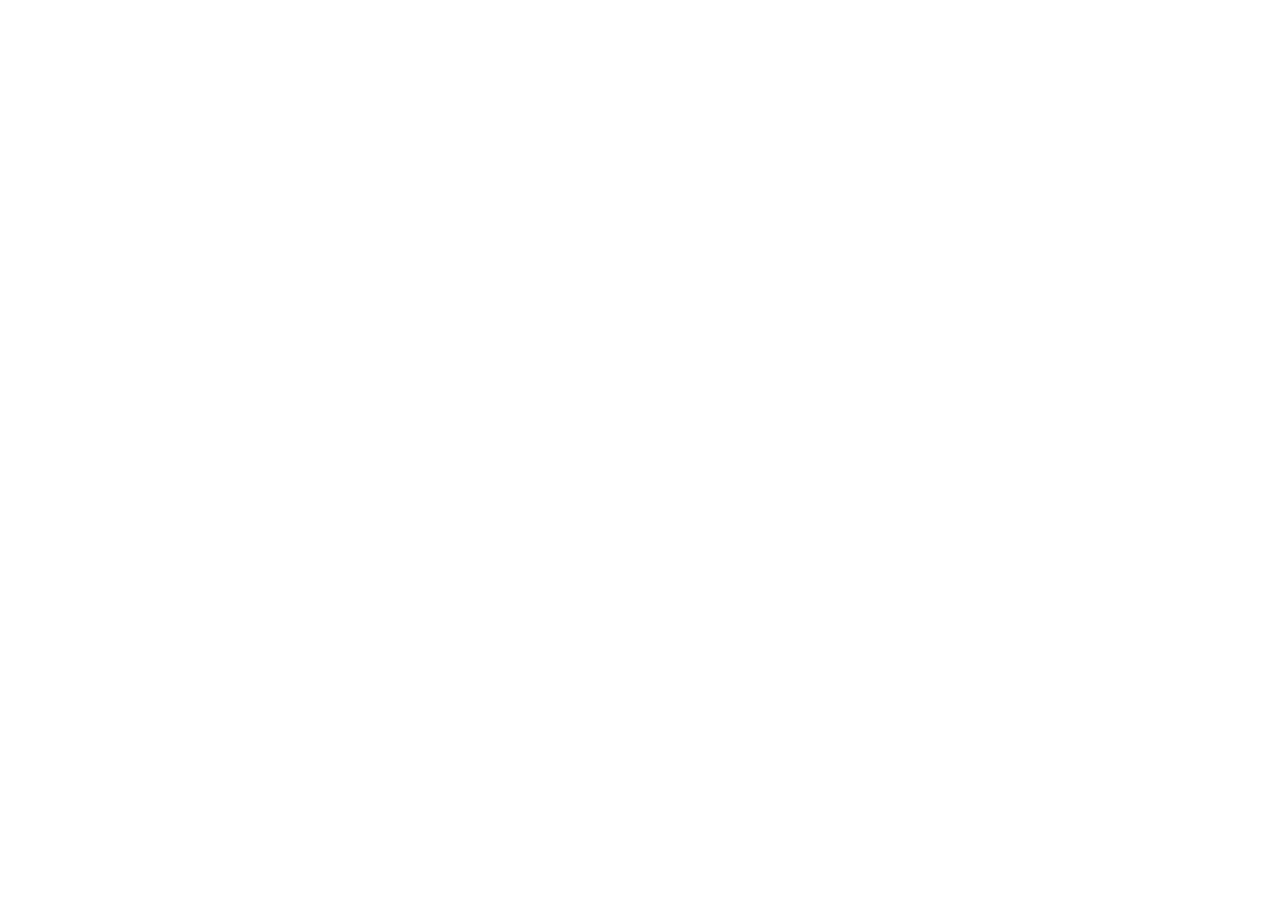
==== docs/index.html @ b9997353 "Point canonical and preview URLs to mc.siggidy.dev The old sieder2009.github.io/mc-website/ address " ====
<!doctype html>
<html lang="de">
<head>
<meta charset="UTF-8" />
<meta name="viewport" content="width=device-width, initial-scale=1" />
<title>affenmal — Minecraft-Portfolio</title>
<meta name="description" content="Minecraft-Portfolio von affenmal: meine Welt, mein Skin, meine Bauwerke und meine Modrinth-Projekte." />
<link rel="canonical" href="https://mc.siggidy.dev/" />

<meta property="og:type" content="website" />
<meta property="og:title" content="affenmal — Minecraft-Portfolio" />
<meta property="og:description" content="Minecraft-Portfolio von affenmal: meine Welt, mein Skin, meine Bauwerke und meine Modrinth-Projekte." />
<meta property="og:url" content="https://mc.siggidy.dev/" />
<meta property="og:image" content="https://mc.siggidy.dev/assets/screenshots/dorf-abenddaemmerung.webp" />
<meta property="og:locale" content="de_DE" />

<meta name="twitter:card" content="summary_large_image" />
<meta name="twitter:title" content="affenmal — Minecraft-Portfolio" />
<meta name="twitter:description" content="Minecraft-Portfolio von affenmal: meine Welt, mein Skin, meine Bauwerke und meine Modrinth-Projekte." />
<meta name="twitter:image" content="https://mc.siggidy.dev/assets/screenshots/dorf-abenddaemmerung.webp" />

<!-- 湯瑪斯 as a hanko seal; animated at runtime by LiveFavicon.jsx -->
<link rel="icon" href="./favicon-32.png" sizes="32x32" type="image/png" />
<link rel="icon" href="./favicon.svg" type="image/svg+xml" />
<link rel="apple-touch-icon" href="./apple-touch-icon.png" />

<link rel="preconnect" href="https://fonts.googleapis.com" />
<link rel="preconnect" href="https://fonts.gstatic.com" crossorigin />
<link href="https://fonts.googleapis.com/css2?family=Unbounded:wght@500;700;900&family=Noto+Serif+JP:wght@500;700&family=Inter:wght@400;500;600;700;800&display=swap" rel="stylesheet" />
  <script type="module" crossorigin src="./assets/index-ctfttlli.js"></script>
  <link rel="stylesheet" crossorigin href="./assets/index-D39JDQPJ.css">
</head>
<body>
<div id="root"></div>
</body>
</html>
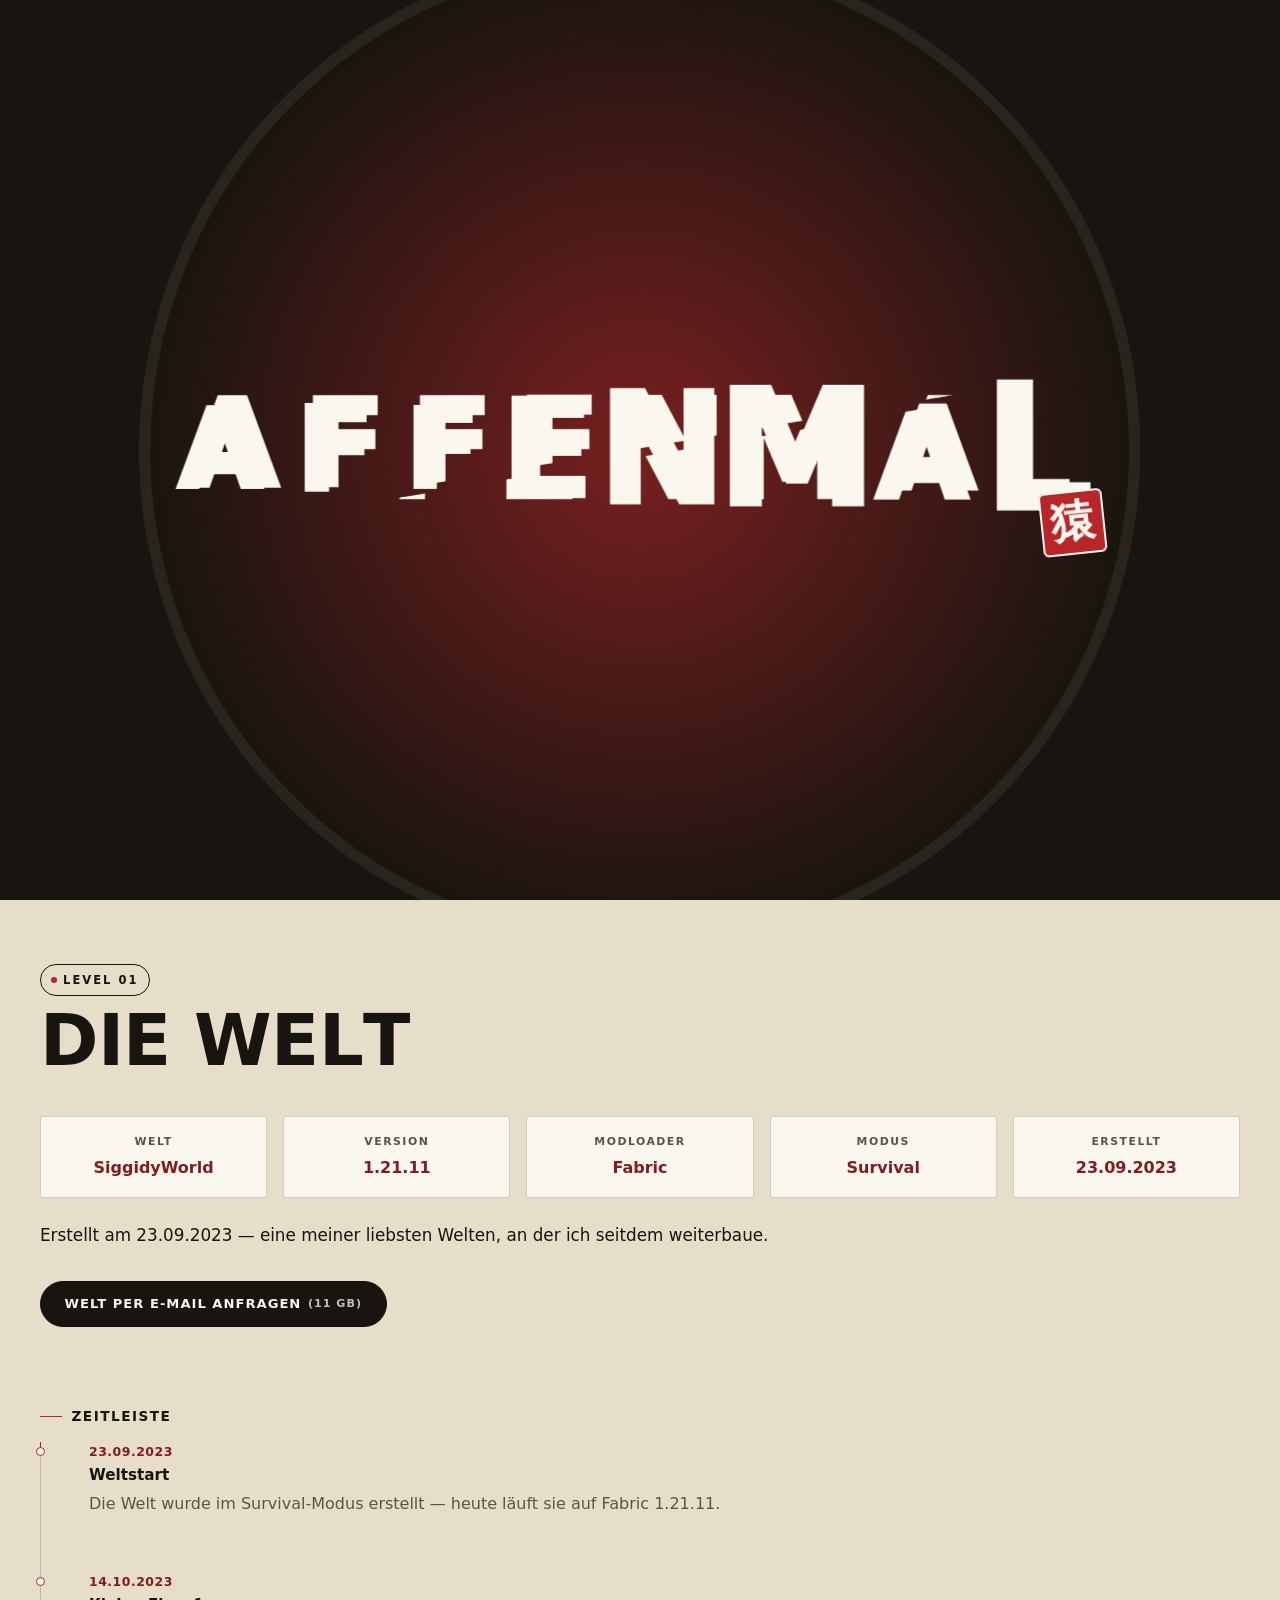
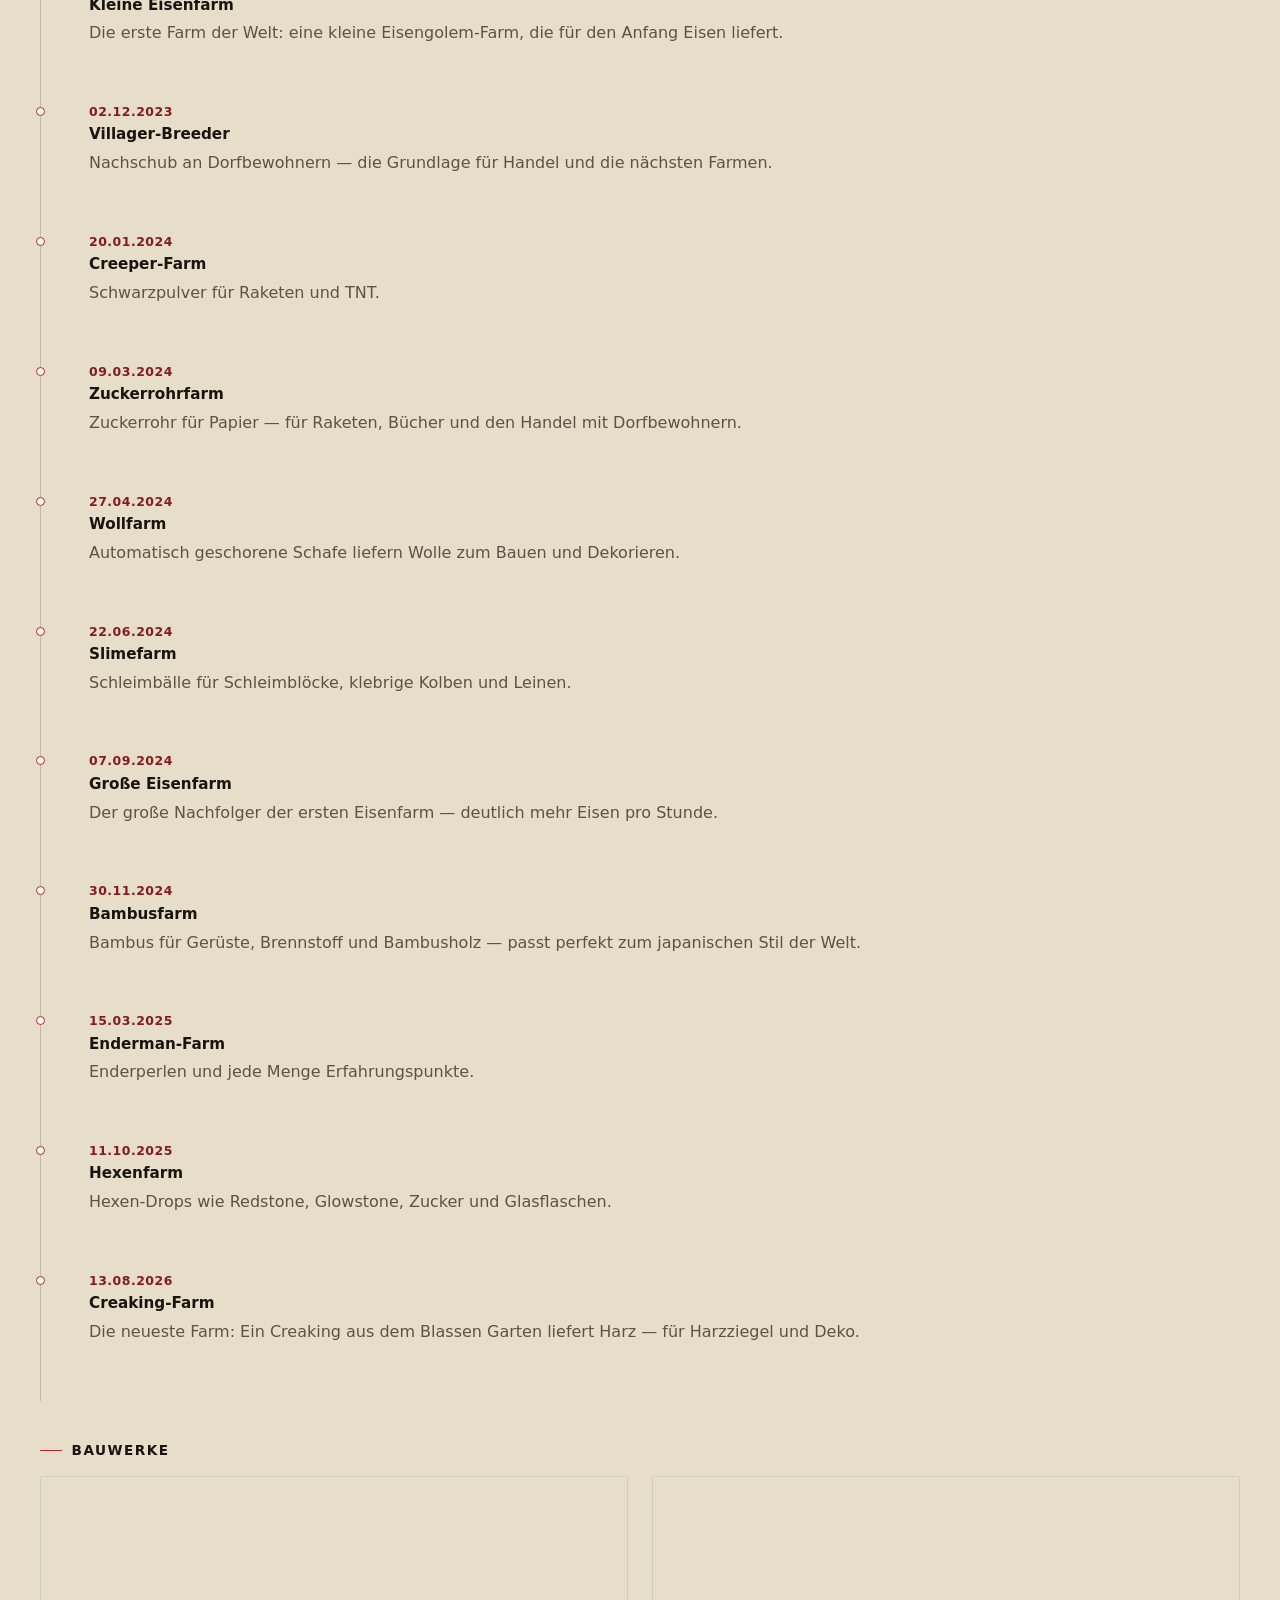
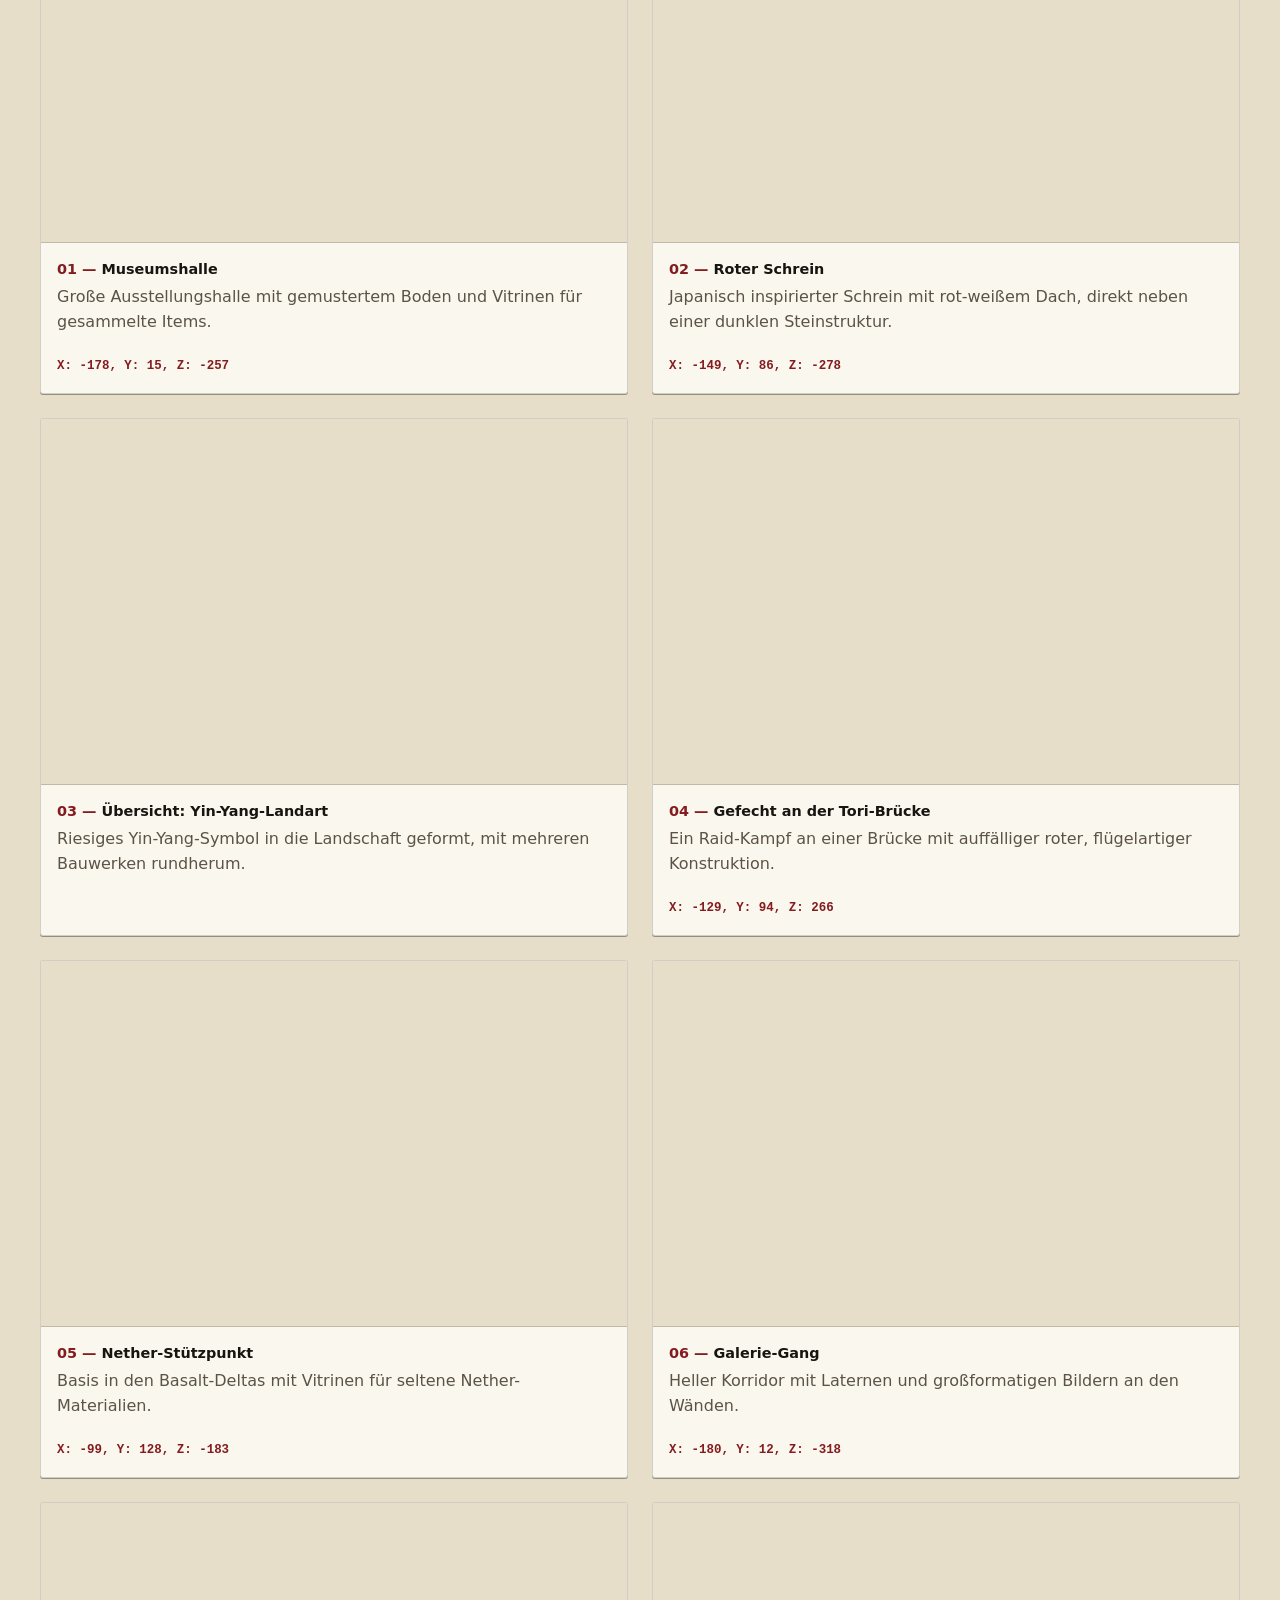
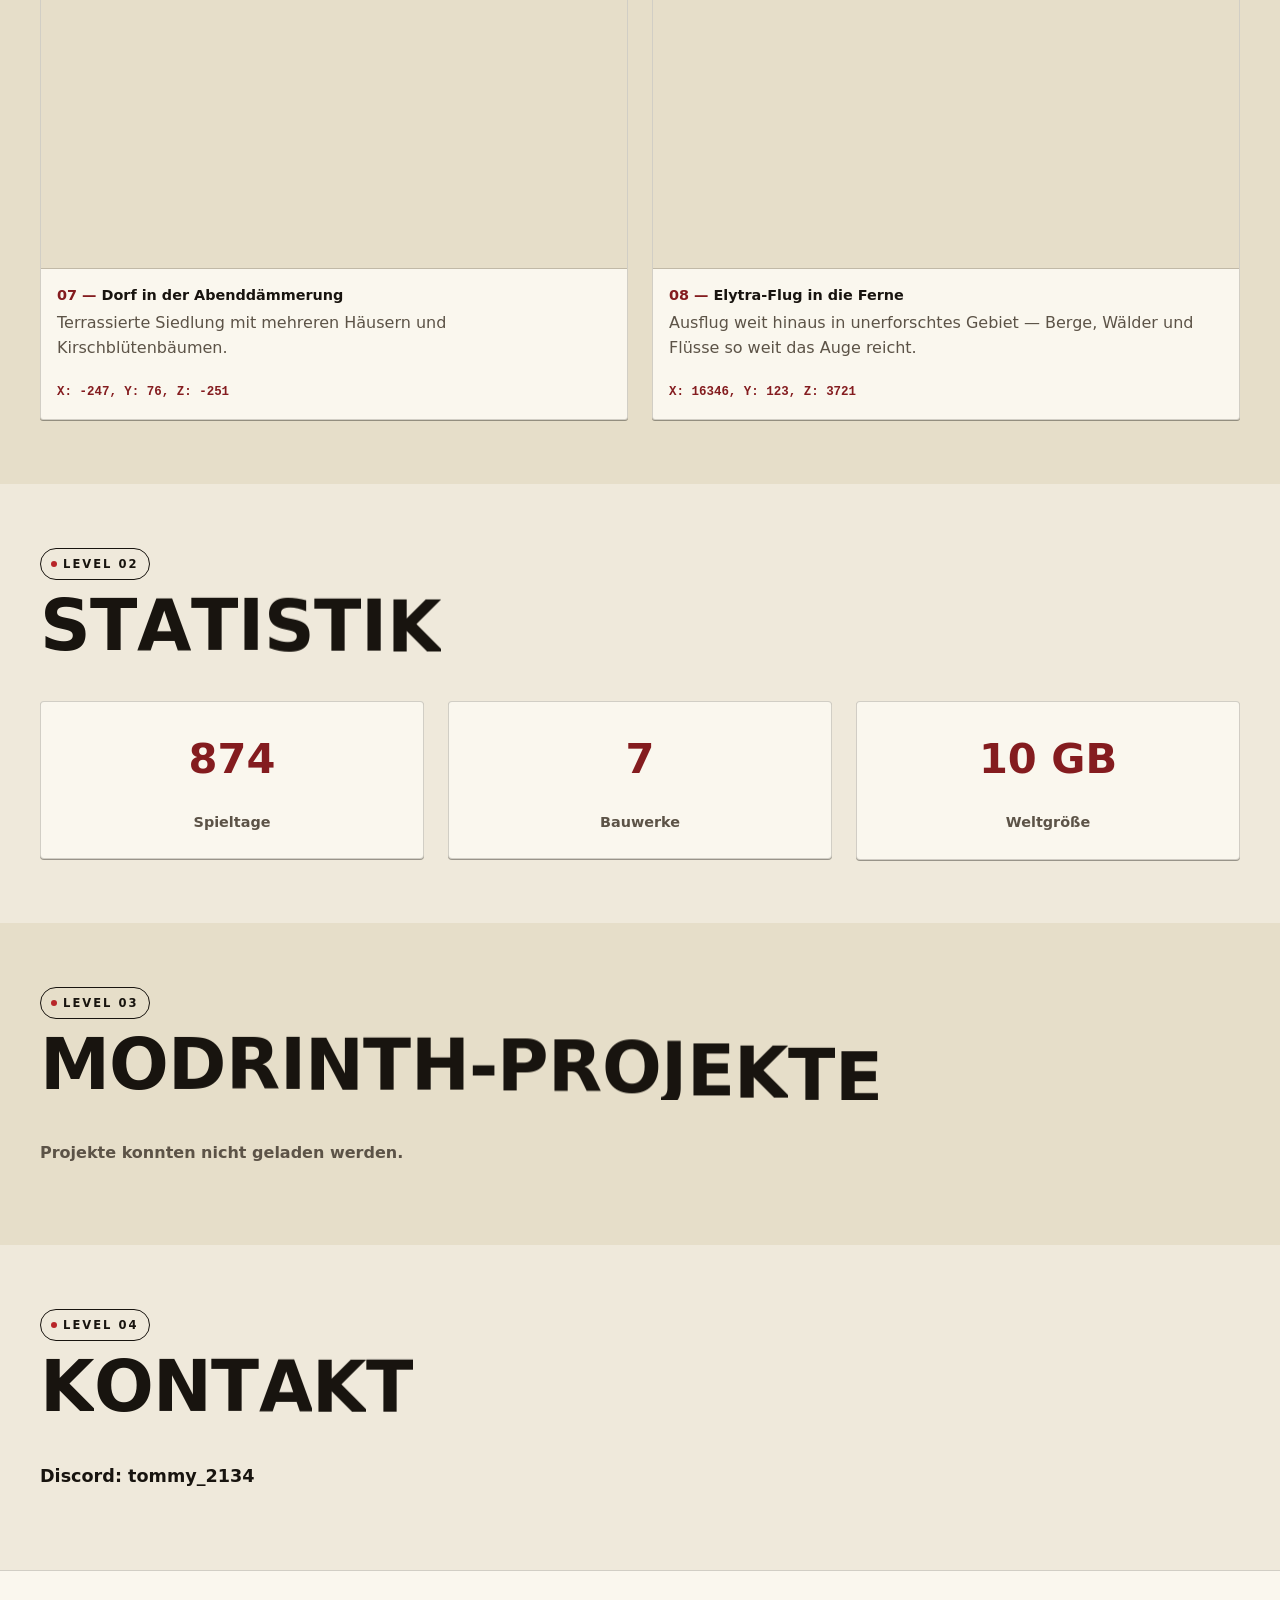
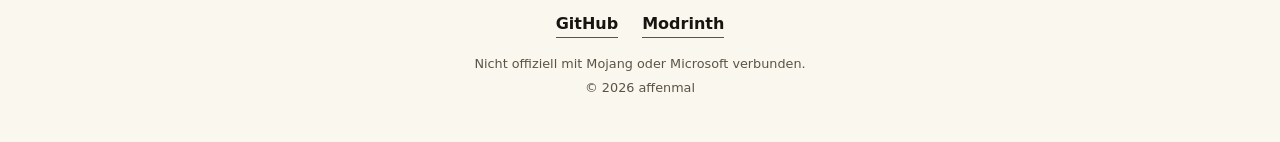
==== commit eff24b55: "Skin: Rüstung mit Besatz anlegen und Profil mit UUID und Capes - Rüstung am 3D-Skin: Material (Leder" ====
--- a/docs/index.html
+++ b/docs/index.html
@@ -27,8 +27,8 @@
 <link rel="preconnect" href="https://fonts.googleapis.com" />
 <link rel="preconnect" href="https://fonts.gstatic.com" crossorigin />
 <link href="https://fonts.googleapis.com/css2?family=Unbounded:wght@500;700;900&family=Noto+Serif+JP:wght@500;700&family=Inter:wght@400;500;600;700;800&display=swap" rel="stylesheet" />
-  <script type="module" crossorigin src="./assets/index-ctfttlli.js"></script>
-  <link rel="stylesheet" crossorigin href="./assets/index-D39JDQPJ.css">
+  <script type="module" crossorigin src="./assets/index-CjnrmmD4.js"></script>
+  <link rel="stylesheet" crossorigin href="./assets/index-CVuawU0A.css">
 </head>
 <body>
 <div id="root"></div>
--- a/docs/assets/index-CVuawU0A.css
+++ b/docs/assets/index-CVuawU0A.css
@@ -0,0 +1 @@
+:root{--c-bg:#efe9db;--c-bg-alt:#e6dec9;--c-panel:#faf7ee;--c-ink:#18140f;--c-ink-soft:#5c5347;--c-red:#b8262a;--c-red-dark:#841c1f;--c-grass:#58c445;--c-dirt:#a5672f;--c-diamond:#2f9bb8;--c-gold:#c99a2e;--line:1px solid var(--c-ink);--line-soft:1px solid #18140f2e;--shadow-sm:0 1px 0 #18140f66;--shadow-md:0 10px 24px -14px #18140f80;--shadow-lg:0 22px 44px -20px #18140f8c;--radius-sm:2px;--radius-md:3px;--radius-lg:4px;--border:var(--line);--font-display:"Unbounded", "Inter", system-ui, sans-serif;--font-accent:"Noto Serif JP", "Unbounded", serif;--font-heading:var(--font-display);--font-body:"Inter", system-ui, -apple-system, sans-serif;--space-1:.5rem;--space-2:1rem;--space-3:1.5rem;--space-4:2.5rem;--space-5:4rem;--transition-fast:.15s ease;--transition-med:.3s cubic-bezier(.34, 1.56, .64, 1);--max-width:1200px}*,:before,:after{box-sizing:border-box}html{scroll-behavior:smooth}html.no-scroll{height:100%;overflow:hidden}body{color:var(--c-ink);font-family:var(--font-body);-webkit-font-smoothing:antialiased;background-color:var(--c-bg);background-image:radial-gradient(#18140f12 .5px,#0000 .5px),linear-gradient(90deg,#18140f12 1px,#0000 1px),linear-gradient(90deg,#18140f12 1px,#0000 1px);background-position:0 0,33.333% 0,66.666% 0;background-repeat:repeat,no-repeat,no-repeat;background-size:3px 3px,1px 100%,1px 100%;background-attachment:fixed,fixed,fixed;margin:0;line-height:1.6}img,canvas,video{max-width:100%;display:block}a{color:var(--c-red-dark)}h1,h2,h3,h4{font-family:var(--font-heading);line-height:1.4}p{margin:0 0 var(--space-2);color:var(--c-ink-soft)}ul,ol{margin:0;padding:0;list-style:none}button{font-family:inherit}.sr-only{clip:rect(0, 0, 0, 0);white-space:nowrap;border:0;width:1px;height:1px;margin:-1px;padding:0;position:absolute;overflow:hidden}.skip-link{left:var(--space-2);background:var(--c-ink);color:var(--c-panel);border:var(--line);padding:var(--space-1) var(--space-2);border-radius:var(--radius-sm);z-index:1000;transition:top var(--transition-fast);font-weight:700;position:absolute;top:-100px}.skip-link:focus{top:var(--space-2)}:focus-visible{outline:2px solid var(--c-red);outline-offset:3px}.pop-card,.card{background:var(--c-panel);border:var(--line-soft);border-radius:var(--radius-md);box-shadow:var(--shadow-md)}.crop-marks{position:relative}.crop-marks:before,.crop-marks:after{content:"";border-color:var(--c-ink);opacity:.55;pointer-events:none;width:10px;height:10px;position:absolute}.crop-marks:before{border-top:1.5px solid var(--c-ink);border-left:1.5px solid var(--c-ink);top:-1px;left:-1px}.crop-marks:after{border-top:1.5px solid var(--c-ink);border-right:1.5px solid var(--c-ink);top:-1px;right:-1px}.badge{font-family:var(--font-body);letter-spacing:2px;text-transform:uppercase;border:var(--line-soft);color:var(--c-ink-soft);background:0 0;border-radius:999px;align-items:center;gap:.5em;padding:.5em .9em;font-size:.72rem;font-weight:700;display:inline-flex}.badge:before{content:"";background:var(--c-red);border-radius:50%;flex-shrink:0;width:6px;height:6px}.badge--pop{border-color:var(--c-ink);color:var(--c-ink)}.section{padding:var(--space-5) var(--space-2);position:relative}.section:nth-of-type(2n){background:var(--c-bg-alt)}.section__inner{max-width:var(--max-width);margin:0 auto}.section-heading{margin-bottom:var(--space-4)}.section-heading__tag{margin-bottom:1em}.section-heading h2{font-family:var(--font-display);letter-spacing:-.01em;color:var(--c-ink);text-transform:uppercase;margin:0;font-size:clamp(2.2rem,6vw,4.4rem);font-weight:700;line-height:.98}.split-letter-mask{vertical-align:top;display:inline-block;overflow:hidden}.split-letter{will-change:transform;display:inline-block}h3{font-family:var(--font-body);letter-spacing:1.5px;text-transform:uppercase;color:var(--c-ink);margin:var(--space-4) 0 var(--space-2);align-items:center;gap:.7em;font-size:.85rem;font-weight:800;display:flex}h3:before{content:"";background:var(--c-red);flex-shrink:0;width:22px;height:1.5px;display:inline-block}.js .reveal{opacity:0;transition:opacity .5s,transform .5s cubic-bezier(.34,1.56,.64,1);transform:translateY(28px)scale(.98)}.js .reveal.is-visible{opacity:1;transform:none}@media (prefers-reduced-motion:reduce){html{scroll-behavior:auto}.js .reveal{opacity:1;transition:none;transform:none}*,:before,:after{scroll-behavior:auto!important;transition-duration:.01ms!important;animation-duration:.01ms!important;animation-iteration-count:1!important}}.hero{min-height:100vh;padding:clamp(1rem, 4vh, var(--space-4)) var(--space-2);text-align:center;justify-content:center;align-items:center;display:flex;position:relative;overflow:hidden}.hero__bg{z-index:0;position:absolute;inset:0}.hero__media{object-fit:cover;width:100%;height:100%;position:absolute;inset:0}.hero__decor{justify-content:center;align-items:center;display:flex;position:absolute;inset:0;overflow:hidden}.hero__kanji{font-family:var(--font-accent);color:var(--c-ink);opacity:.05;white-space:nowrap;-webkit-user-select:none;user-select:none;font-size:min(46vw,34rem);font-weight:700;line-height:1}.hero__corner{opacity:.4;width:26px;height:26px;position:absolute}.hero__corner--tl{top:var(--space-3);left:var(--space-3);border-top:1.5px solid var(--c-ink);border-left:1.5px solid var(--c-ink)}.hero__corner--br{bottom:var(--space-3);right:var(--space-3);border-bottom:1.5px solid var(--c-ink);border-right:1.5px solid var(--c-ink)}@media (width<=720px){.hero__kanji{font-size:60vw}}.hero__content{z-index:1;max-width:var(--max-width);width:100%;position:relative}.hero__eyebrow{margin:0 auto var(--space-3)}.hero__title{margin:0 0 var(--space-2)}.hero__title-text{font-family:var(--font-display);letter-spacing:-.01em;text-transform:uppercase;color:var(--c-ink);font-size:clamp(2.6rem,min(12vw,12.5vh),8rem);font-weight:700;line-height:.92;display:inline-block}.hero__letter-mask{vertical-align:top;display:inline-block;overflow:hidden}.hero__letter{will-change:transform;display:inline-block}.hero__title-dot{background:var(--c-red);vertical-align:.55em;border-radius:50%;width:.15em;height:.15em;margin-left:.15em;display:inline-block}.hero__slogan{color:var(--c-ink-soft);max-width:640px;margin:clamp(.5rem, 2vh, var(--space-3)) auto clamp(.4rem, 1vh, var(--space-2));font-size:clamp(1rem,2.2vw,1.25rem);font-weight:600}.hero__showcase{align-items:center;gap:var(--space-4);width:100%;margin:clamp(.25rem, 1.2vh, var(--space-3)) 0;grid-template-columns:1fr auto 1fr;display:grid}.hero__flank{max-width:240px}.hero__flank--left{text-align:left;justify-self:end}.hero__flank--right{text-align:right;justify-self:start}.hero__flank-label{font-family:var(--font-body);letter-spacing:1.5px;text-transform:uppercase;color:var(--c-red-dark);margin-bottom:.6em;font-size:.7rem;font-weight:800}.hero__flank-text{color:var(--c-ink-soft);margin:0;font-size:.9rem;font-weight:600;line-height:1.5}.accent-word{color:var(--c-red-dark);font-weight:800}@media (width<=860px){.hero__showcase{grid-template-columns:1fr;justify-items:center}.skin-panel--hero{order:1}.hero__flank--left{order:2}.hero__flank--right{order:3}.hero__flank{text-align:center;justify-self:center;max-width:420px}}.hero__actions{gap:var(--space-2);flex-wrap:wrap;justify-content:center;display:flex}.hero__cue{left:50%;bottom:var(--space-3);z-index:1;color:var(--c-ink-soft);letter-spacing:1.5px;text-transform:uppercase;flex-direction:column;align-items:center;gap:.4em;margin:0;font-size:.65rem;font-weight:700;display:flex;position:absolute;transform:translate(-50%)}.hero__cue-arrow{color:var(--c-ink-soft)}@media (width<=720px),(height<=780px){.hero__cue{display:none}}.btn{border:1.5px solid var(--c-ink);font-family:var(--font-body);text-transform:uppercase;letter-spacing:1px;cursor:pointer;transition:transform var(--transition-fast), background var(--transition-fast), color var(--transition-fast), border-color var(--transition-fast);border-radius:999px;justify-content:center;align-items:center;gap:.5em;padding:.9em 1.8em;font-size:.82rem;font-weight:700;text-decoration:none;display:inline-flex}.btn:hover{transform:translateY(-2px)}.btn:active{transform:translateY(0)}.btn--primary{background:var(--c-ink);color:var(--c-panel)}.btn--primary:hover{background:var(--c-red-dark);border-color:var(--c-red-dark)}.btn--secondary{color:var(--c-ink);background:0 0}.btn--secondary:hover{background:var(--c-ink);color:var(--c-panel)}.btn--small{color:var(--c-ink);background:0 0;border-width:1px;padding:.5em 1.2em;font-size:.72rem}.btn--small:hover{background:var(--c-ink);color:var(--c-panel)}.skin-panel{gap:var(--space-4);background:var(--c-panel);border:var(--line-soft);border-radius:var(--radius-lg);padding:var(--space-4);box-shadow:var(--shadow-lg);flex-wrap:wrap;justify-content:center;align-items:center;display:flex}.skin-panel--hero{padding:clamp(.4rem, 1.2vh, var(--space-3)) var(--space-3);background:var(--c-panel);flex-direction:column;gap:.35rem;margin:0}.skin-panel__viewer{justify-content:center;display:flex}#skinCanvas{aspect-ratio:340/460;filter:drop-shadow(0 14px 20px #18140f38);width:auto!important;height:clamp(180px,34vh,400px)!important}.skin-panel__side{text-align:center;max-width:320px}.skin-panel--hero .skin-panel__controls{justify-content:center;display:flex}.skin-status{color:var(--c-ink-soft);margin:0 0 .3em;font-size:.8rem;font-weight:600}.world-meta{gap:var(--space-2);margin:0 0 var(--space-3);grid-template-columns:repeat(auto-fit,minmax(140px,1fr));display:grid}.world-meta div{background:var(--c-panel);border:var(--line-soft);border-radius:var(--radius-md);padding:var(--space-2);text-align:center}.world-meta dt{text-transform:uppercase;letter-spacing:1.5px;color:var(--c-ink-soft);margin-bottom:.4em;font-size:.68rem;font-weight:700}.world-meta dd{font-weight:800;font-family:var(--font-display);color:var(--c-red-dark);margin:0}.world-description{color:var(--c-ink);font-size:1.05rem;font-weight:500}.world-download{margin:var(--space-2) 0 var(--space-4)}.world-download__size{opacity:.75;font-size:.85em;font-weight:600}.timeline-wrap{position:relative}.timeline__progress{background:var(--c-red);transform-origin:top;width:1px;height:100%;position:absolute;top:0;left:0;transform:scaleY(0)}.timeline{padding-left:var(--space-3);border-left:var(--line-soft);position:relative}.timeline li{padding:0 0 var(--space-4) var(--space-3);position:relative}.timeline li:before{content:"";left:calc(-1 * var(--space-3) - 5px);background:var(--c-panel);border:1.5px solid var(--c-red);border-radius:50%;width:9px;height:9px;position:absolute;top:5px}.timeline time{letter-spacing:.5px;color:var(--c-red-dark);margin-bottom:.2em;font-size:.78rem;font-weight:800;display:block}.timeline h4{color:var(--c-ink);font-size:.95rem;font-family:var(--font-body);margin:0 0 .3em;font-weight:800}.gallery{gap:var(--space-3);counter-reset:build;grid-template-columns:repeat(2,minmax(0,1fr));display:grid}@media (width<=640px){.gallery{grid-template-columns:minmax(0,1fr)}}.gallery__card{counter-increment:build;background:var(--c-panel);border:var(--line-soft);border-radius:var(--radius-md);text-align:left;box-shadow:var(--shadow-sm);transition:transform var(--transition-fast), box-shadow var(--transition-fast), border-color var(--transition-fast);flex-direction:column;display:flex;overflow:hidden}.gallery__card:not(.gallery__card--empty):hover{box-shadow:var(--shadow-lg);border-color:var(--c-ink);transform:translateY(-4px)}.gallery__media{aspect-ratio:16/10;background:var(--c-bg-alt);border:0;border-bottom:var(--line-soft);cursor:pointer;width:100%;padding:0;display:block;position:relative;overflow:hidden}.gallery__media img{object-fit:cover;width:100%;height:132%;transition:transform var(--transition-fast);position:absolute;inset:-16% 0}.gallery__card:not(.gallery__card--empty):hover .gallery__media img{transform:scale(1.06)}.gallery__card--empty .gallery__media{cursor:default;color:var(--c-ink-soft);border-bottom:1.5px dashed #18140f59;justify-content:center;align-items:center;font-size:.85rem;font-weight:700;display:flex}.gallery__card--empty{opacity:.6}.gallery__body{padding:var(--space-2);flex-direction:column;flex:1;display:flex}.gallery__body h4{font-size:.9rem;font-family:var(--font-body);color:var(--c-ink);margin:0 0 .3em;font-weight:800}.gallery__body h4:before{content:counter(build, decimal-leading-zero) " — ";color:var(--c-red-dark);font-weight:800}.gallery__coords{color:var(--c-red-dark);align-self:flex-start;margin-top:auto;padding-top:.5em;font-family:SFMono-Regular,Consolas,monospace;font-size:.78rem;font-weight:700}.stats-grid{gap:var(--space-3);grid-template-columns:repeat(auto-fit,minmax(180px,1fr));display:grid}.stat-card{background:var(--c-panel);border:var(--line-soft);border-radius:var(--radius-lg);padding:var(--space-3);text-align:center;box-shadow:var(--shadow-sm)}.stat-card__value{font-family:var(--font-display);color:var(--c-red-dark);margin-bottom:.4em;font-size:clamp(1.6rem,4vw,2.6rem);font-weight:700;display:block}.stat-card__label{color:var(--c-ink-soft);font-size:.9rem;font-weight:700}.modrinth-status{min-height:1.4em;font-weight:600}.modrinth-profile{margin:0 0 var(--space-2);background:var(--c-panel);border:var(--line-soft);color:var(--c-ink);transition:transform var(--transition-fast), border-color var(--transition-fast);border-radius:999px;align-items:center;gap:.75rem;padding:.35rem 1.1rem .35rem .35rem;text-decoration:none;display:inline-flex}.modrinth-profile:hover,.modrinth-profile:focus-visible{border-color:var(--c-ink);transform:translateY(-2px)}.modrinth-profile__avatar{border:1.5px solid var(--c-ink);background:var(--c-bg-alt);object-fit:cover;border-radius:50%;width:40px;height:40px}.modrinth-profile__name{font-family:var(--font-display);font-size:.95rem;font-weight:700}.modrinth-profile__link{letter-spacing:1px;text-transform:uppercase;color:var(--c-red-dark);font-size:.7rem;font-weight:800}.modrinth-grid{gap:var(--space-3);grid-template-columns:repeat(auto-fill,minmax(260px,1fr));display:grid}.modrinth-card{gap:var(--space-2);background:var(--c-panel);border:var(--line-soft);border-radius:var(--radius-md);padding:var(--space-2);color:var(--c-ink);transition:transform var(--transition-fast), box-shadow var(--transition-fast), border-color var(--transition-fast);text-decoration:none;display:flex}.modrinth-card:hover,.modrinth-card:focus-visible{box-shadow:var(--shadow-md);border-color:var(--c-ink);transform:translateY(-3px)}.modrinth-card__icon{border-radius:var(--radius-sm);border:1.5px solid var(--c-ink);background:var(--c-bg-alt);object-fit:cover;flex-shrink:0;width:56px;height:56px}.modrinth-card__body h3{color:var(--c-ink);font-family:var(--font-body);margin:0 0 .2em;font-size:1rem;font-weight:800}.modrinth-card__body h3:before{content:none}.modrinth-card__desc{color:var(--c-ink-soft);margin:0 0 .4em;font-size:.85rem}.modrinth-card__downloads{color:var(--c-red-dark);font-size:.78rem;font-weight:700}.server-box{align-items:center;gap:var(--space-2);background:var(--c-panel);border:var(--line-soft);border-radius:var(--radius-md);padding:var(--space-2) var(--space-3);box-shadow:var(--shadow-sm);display:inline-flex}.server-box code{color:var(--c-red-dark);font-size:1.1rem;font-weight:700}.contact-line{color:var(--c-ink);font-size:1.1rem;font-weight:600}.site-footer{border-top:var(--line-soft);background:var(--c-panel);padding:var(--space-4) var(--space-2)}.site-footer__inner{max-width:var(--max-width);text-align:center;margin:0 auto}.site-footer__links{gap:var(--space-3);margin-bottom:var(--space-2);justify-content:center;display:flex}.site-footer__links a{color:var(--c-ink);border-bottom:1.5px solid var(--c-ink-soft);font-weight:800;text-decoration:none}.site-footer__links a:hover,.site-footer__links a:focus-visible{border-bottom-color:var(--c-red);color:var(--c-red-dark)}.site-footer__disclaimer,.site-footer__copy{color:var(--c-ink-soft);margin:.3em 0;font-size:.8rem}.lightbox{z-index:1000;padding:var(--space-2);justify-content:center;align-items:center;display:flex;position:fixed;inset:0}.lightbox__backdrop{background:#18140fc7;position:absolute;inset:0}.lightbox__dialog{z-index:1;background:var(--c-panel);border:var(--line-soft);border-radius:var(--radius-md);max-width:min(90vw,900px);max-height:90vh;padding:var(--space-2);box-shadow:var(--shadow-lg);position:relative;overflow:auto}.lightbox__img{border-radius:var(--radius-sm);border:1.5px solid var(--c-ink);max-width:100%;max-height:70vh;margin:0 auto}.lightbox__caption{margin:var(--space-2) 0 0;text-align:center;color:var(--c-ink);font-weight:600}.lightbox__close{top:var(--space-1);right:var(--space-1);background:var(--c-ink);color:var(--c-panel);cursor:pointer;border:none;border-radius:50%;width:38px;height:38px;font-size:1.3rem;line-height:1;position:absolute}.lightbox__close:hover{background:var(--c-red-dark)}.section-dots{right:var(--space-2);z-index:90;flex-direction:column;align-items:center;gap:10px;display:flex;position:fixed;top:50%;transform:translateY(-50%)}.section-dots__dot{width:26px;height:26px;color:var(--c-ink-soft);font-family:var(--font-body);transition:background var(--transition-fast), border-color var(--transition-fast), color var(--transition-fast), transform var(--transition-fast);background:0 0;border:1.5px solid #18140f4d;border-radius:50%;justify-content:center;align-items:center;font-size:.6rem;font-weight:700;text-decoration:none;display:flex}.section-dots__dot:hover,.section-dots__dot:focus-visible{border-color:var(--c-ink);color:var(--c-ink);transform:scale(1.1)}.section-dots__dot.is-active{background:var(--c-red);border-color:var(--c-red);color:var(--c-panel)}@media (width<=900px){.section-dots{display:none}}html.lenis{scroll-behavior:auto!important}.scroll-progress{z-index:200;pointer-events:none;background:0 0;height:2px;position:fixed;top:0;left:0;right:0}.scroll-progress__bar{background:var(--c-red);transform-origin:0;width:100%;height:100%;transform:scaleX(0)}.cursor-glow{pointer-events:none;z-index:5;opacity:0;will-change:transform;background:radial-gradient(circle,#b8262a24 0%,#b8262a00 70%);border-radius:50%;width:420px;height:420px;position:fixed;top:0;left:0}@media (width<=720px){.cursor-glow{display:none}}.magnetic{will-change:transform;display:inline-flex}.intro-loader{z-index:3000;background:var(--c-ink);position:fixed;inset:0;overflow:hidden}.intro-loader__stage{will-change:transform;justify-content:center;align-items:center;display:flex;position:absolute;inset:0}.intro-loader:after{content:"";background:var(--c-panel);opacity:0;pointer-events:none;width:84px;height:2px;margin-left:-42px;position:absolute;bottom:12vh;left:50%}.intro-loader.is-holding:after{animation:1.4s ease-in-out infinite intro-hold}@keyframes intro-hold{0%,to{opacity:.15}50%{opacity:.85}}.intro-loader__shatter{position:absolute;inset:-5vmax}.intro-loader__shard{background:var(--c-red);position:absolute;inset:0}.intro-loader__kanji{font-family:var(--font-accent);color:var(--c-panel);opacity:0;pointer-events:none;font-size:46vmin;font-weight:700;line-height:1;position:absolute;top:50%;left:50%}.intro-loader__slash{background:var(--c-ink);width:240vmax;height:5px;box-shadow:0 0 0 2px var(--c-panel), 0 0 26px 6px #faf7ee8c;opacity:0;pointer-events:none;margin:-2.5px 0 0 -120vmax;position:absolute;top:50%;left:50%}.intro-loader__glow{background:radial-gradient(closest-side, color-mix(in srgb, var(--c-red) 60%, transparent), transparent);pointer-events:none;border-radius:50%;width:110vmin;height:110vmin;margin:-55vmin 0 0 -55vmin;position:absolute;top:50%;left:50%}.intro-loader__bar{opacity:0;pointer-events:none;width:100%;height:10px;position:absolute;top:50%;left:0}.intro-loader__bar--light{background:var(--c-panel)}.intro-loader__bar--dark{background:var(--c-ink)}.intro-loader__spark{background:linear-gradient(var(--c-panel), var(--c-gold));opacity:0;pointer-events:none;border-radius:2px;width:3px;height:30px;margin:-15px 0 0 -1.5px;position:absolute;top:50%;left:50%}.intro-loader__sword{opacity:0;pointer-events:none;will-change:transform;width:5.5vmax;height:55vmax;margin:-27.5vmax 0 0 -2.75vmax;position:absolute;top:50%;left:50%}.intro-loader__sword-svg{filter:drop-shadow(0 0 18px #b8262a80);width:100%;height:100%;display:block}.intro-loader__ring{border:3px solid var(--c-panel);opacity:0;pointer-events:none;border-radius:50%;width:30vmin;height:30vmin;margin:-15vmin 0 0 -15vmin;position:absolute;top:50%;left:50%}.intro-loader__flash{background:var(--c-panel);opacity:0;pointer-events:none;position:absolute;inset:0}.intro-loader__name{font-family:var(--font-display);text-transform:uppercase;color:var(--c-panel);letter-spacing:clamp(.02em,1.8vw,.3em);text-align:center;white-space:nowrap;margin:0;padding:0 3vw;font-size:clamp(1.8rem,9.6vw,8rem);font-weight:900;line-height:.95;position:relative}.intro-letter{opacity:0;will-change:transform, opacity, filter;display:inline-block;position:relative}.intro-letter--space{width:.35em}.intro-letter__main{color:#0000;-webkit-text-stroke:.02em var(--c-panel);paint-order:stroke fill;opacity:0;display:block}.intro-letter__ghost,.intro-letter__noise,.intro-letter__half{white-space:nowrap;opacity:0;pointer-events:none;position:absolute;top:0;left:0}.intro-letter__ghost--red{color:var(--c-red);mix-blend-mode:screen}.intro-letter__ghost--cyan{color:var(--c-diamond);mix-blend-mode:screen}.intro-letter__noise{font-family:var(--font-accent);color:var(--c-panel);font-weight:700}.intro-letter__half{color:var(--c-panel);-webkit-text-stroke:.02em var(--c-panel);paint-order:stroke fill}.intro-loader__name-slash{background:var(--c-panel);width:130%;height:6px;box-shadow:0 0 18px 4px #faf7eeb3, 0 0 46px 10px color-mix(in srgb, var(--c-red) 60%, transparent);opacity:0;pointer-events:none;margin-top:-3px;position:absolute;top:0;left:-15%}.intro-loader__hanko{background:var(--c-red);width:1.45em;height:1.45em;color:var(--c-panel);font-family:var(--font-accent);letter-spacing:0;box-shadow:0 0 0 2px var(--c-panel) inset;opacity:0;pointer-events:none;border-radius:6px;place-items:center;font-size:max(.36em,18px);font-weight:700;line-height:1;display:grid;position:absolute;bottom:-1.05em;right:3vw}.world{z-index:0;pointer-events:none;background:var(--c-bg);opacity:0;transition:opacity 1.1s;position:fixed;inset:0}.world.is-ready{opacity:1}.world__canvas{width:100%;height:100%;inset:0;pointer-events:none!important;position:absolute!important}main,.site-footer{z-index:1;position:relative}.scene-window{pointer-events:none;height:70vh}.scene-window--tall{height:105vh}html.world-failed .scene-window,html.world-on .hero__decor{display:none}html.world-on .section,html.world-on .section:nth-of-type(2n){background:0 0}html.world-on .section__inner{max-width:960px;padding:var(--space-5) var(--space-4);border:var(--line-soft);background:#efe9dbeb;position:relative}html.world-on .section:nth-of-type(2n) .section__inner{background:#e6dec9eb}html.world-on .section__inner:before,html.world-on .section__inner:after{content:"";opacity:.4;pointer-events:none;width:26px;height:26px;position:absolute}html.world-on .section__inner:before{top:var(--space-2);left:var(--space-2);border-top:1.5px solid var(--c-ink);border-left:1.5px solid var(--c-ink)}html.world-on .section__inner:after{bottom:var(--space-2);right:var(--space-2);border-bottom:1.5px solid var(--c-ink);border-right:1.5px solid var(--c-ink)}@media (width<=720px){html.world-on .section{padding-left:var(--space-1);padding-right:var(--space-1)}html.world-on .section__inner{padding:var(--space-4) var(--space-2)}.scene-window{height:55vh}}html.world-on .hero__flank{padding:var(--space-2);border:var(--line-soft);background:#efe9dbd1}html.world-on .hero__slogan{border:var(--line-soft);background:#efe9dbe0;padding:.25em .9em;display:inline-block}html.world-on .skin-panel--hero{box-shadow:none;background:0 0;border:0}html.world-on #skinCanvas{filter:drop-shadow(0 0 14px #efe9dbbf)drop-shadow(0 10px 16px #18140f40)}html.world-on .skin-panel__side{border:var(--line-soft);background:#efe9dbdb;padding:.3rem .8rem}@media (width>=861px){html.world-on .hero__showcase{grid-template-columns:minmax(0, 1fr) calc(var(--gate-outer,280px) * 2) minmax(0, 1fr);gap:0}}.scene-window--end{position:relative}.scene-window--end:after{content:"";background:linear-gradient(to bottom, #faf7ee00, var(--c-panel));height:min(30vh,240px);position:absolute;bottom:0;left:0;right:0}.split-word{white-space:nowrap;display:inline-block}html.world-on .btn--secondary{background:#efe9dbe6}.section-dots__dot{background:#efe9dbe0;border-color:#18140f73}.section-dots__dot.is-active{background:var(--c-red)}html.world-on .section-heading h2{font-size:clamp(2.1rem,5.2vw,3.8rem)}.skin-panel--hero .skin-panel__side{max-width:440px}.skin-panel--hero .skin-panel__controls{flex-wrap:wrap;gap:.4rem}.pixelated{image-rendering:pixelated}.wardrobe{z-index:1000;padding:var(--space-2);justify-content:center;align-items:center;display:flex;position:fixed;inset:0}.wardrobe__backdrop{background:#18140fc7;position:absolute;inset:0}.wardrobe__dialog{z-index:1;background:var(--c-panel);border:var(--line-soft);border-radius:var(--radius-md);width:min(880px,100%);max-height:min(640px,100dvh - 2rem);box-shadow:var(--shadow-lg);grid-template-columns:minmax(220px,300px) minmax(0,1fr);display:grid;position:relative;overflow:hidden}.wardrobe__close{z-index:2}.wardrobe__stage{padding:var(--space-2);background:var(--c-bg-alt);border-right:var(--line-soft);flex-direction:column;justify-content:center;align-items:center;gap:.4rem;display:flex}.wardrobe__canvas{aspect-ratio:300/420;touch-action:none;cursor:grab;max-height:52vh;width:100%!important;height:auto!important}.wardrobe__stage-hint{color:var(--c-ink-soft);margin:0;font-size:.7rem}.wardrobe__panel{min-height:0;padding:var(--space-2) var(--space-2) 0;flex-direction:column;display:flex}.wardrobe__title{font-family:var(--font-display);overflow-wrap:anywhere;margin:0 3rem .6rem 0;font-size:1.3rem}.wardrobe__tabs{border-bottom:var(--line-soft);gap:.3rem;display:flex}.wardrobe__tab{font:inherit;letter-spacing:1px;text-transform:uppercase;color:var(--c-ink-soft);cursor:pointer;background:0 0;border:0;border-bottom:2px solid #0000;padding:.5em 1em;font-size:.78rem;font-weight:700}.wardrobe__tab[aria-selected=true]{color:var(--c-ink);border-bottom-color:var(--c-red)}.wardrobe__tabpanel{overscroll-behavior:contain;min-height:0;padding:var(--space-2) 0;flex:1;overflow-y:auto}.wardrobe-group{margin:0 0 var(--space-2);border:0;min-width:0;padding:0}.wardrobe-group:disabled{opacity:.45}.wardrobe-group--inline{align-items:center;gap:.6rem;display:flex}.wardrobe-group__label{letter-spacing:1.2px;text-transform:uppercase;color:var(--c-red-dark);align-items:baseline;gap:.5em;margin-bottom:.5rem;padding:0;font-size:.7rem;font-weight:800;display:flex}.wardrobe-group--inline .wardrobe-group__label{margin:0}.wardrobe-group__value{letter-spacing:0;text-transform:none;color:var(--c-ink-soft);font-weight:600}.mc-options{flex-wrap:wrap;gap:4px;display:flex}.mc-option{cursor:pointer;background:#8b8b8b;border:2px solid #fff;border-color:#373737 #fff #fff #373737;justify-content:center;align-items:center;width:42px;height:42px;display:inline-flex}.mc-option:hover{background:#a0a0a0}.mc-option:has(input:checked){outline:2px solid var(--c-red);outline-offset:1px;background:#c6c6c6}:is(.mc-option:has(input:focus-visible),.cape-option:has(input:focus-visible)){outline:2px solid var(--c-ink);outline-offset:2px}.mc-option[data-disabled],.cape-option[data-disabled]{cursor:not-allowed}.wardrobe-color{border:var(--line);cursor:pointer;background:0 0;width:42px;height:32px;padding:0}.wardrobe-link-btn{font:inherit;color:var(--c-ink-soft);cursor:pointer;background:0 0;border:0;padding:0;font-size:.8rem;text-decoration:underline}.wardrobe-profile__head{margin-bottom:var(--space-2);align-items:center;gap:.75rem;display:flex}.wardrobe-profile__head img{border:var(--line)}.wardrobe-profile__edition,.wardrobe-note,.wardrobe-hint{color:var(--c-ink-soft);margin:0;font-size:.8rem}.wardrobe-note{margin-bottom:var(--space-1)}.wardrobe-hint{margin-bottom:.5rem}.wardrobe-facts{margin:0 0 var(--space-2)}.wardrobe-facts__row{border-bottom:var(--line-soft);grid-template-columns:7.5rem minmax(0,1fr);gap:.5rem;padding:.4rem 0;font-size:.85rem;display:grid}.wardrobe-facts dt{font-weight:700}.wardrobe-facts dd{flex-wrap:wrap;align-items:center;gap:.5rem;min-width:0;margin:0;display:flex}.wardrobe-facts__code{overflow-wrap:anywhere;font-size:.78rem}.wardrobe-copy{border:var(--line);font:inherit;cursor:pointer;background:0 0;border-radius:999px;padding:.15em .7em;font-size:.7rem;font-weight:700}.wardrobe-copy:hover{background:var(--c-ink);color:var(--c-panel)}.cape-list{flex-wrap:wrap;gap:.6rem;display:flex}.cape-option{border:var(--line-soft);border-radius:var(--radius-md);text-align:center;cursor:pointer;flex-direction:column;align-items:center;gap:.3rem;width:84px;padding:.5rem .3rem;font-size:.72rem;font-weight:600;display:flex;position:relative}.cape-option:has(input:checked){border-color:var(--c-red);box-shadow:inset 0 0 0 1px var(--c-red)}.cape-option__thumb{background:var(--c-bg-alt) no-repeat -4px -4px / 256px 128px;width:40px;height:64px;image-rendering:pixelated}.cape-option__thumb--none{border:1.5px dashed var(--c-ink-soft);background-image:none}.cape-option__badge{background:var(--c-ink);color:var(--c-panel);border-radius:999px;padding:0 .5em;font-size:.62rem}.wardrobe-links{flex-wrap:wrap;gap:1rem;font-size:.85rem;font-weight:700;display:flex}.wardrobe-links a{color:var(--c-red-dark)}@media (width<=720px){.wardrobe{padding:.5rem}.wardrobe__dialog{grid-template-rows:auto minmax(0,1fr);grid-template-columns:1fr;max-height:calc(100dvh - 1rem)}.wardrobe__stage{border-right:0;border-bottom:var(--line-soft);padding:.5rem}.wardrobe__canvas{width:auto!important;height:30vh!important}.wardrobe__stage-hint{display:none}.wardrobe-facts__row{grid-template-columns:1fr;gap:.1rem}.mc-option{width:38px;height:38px}}
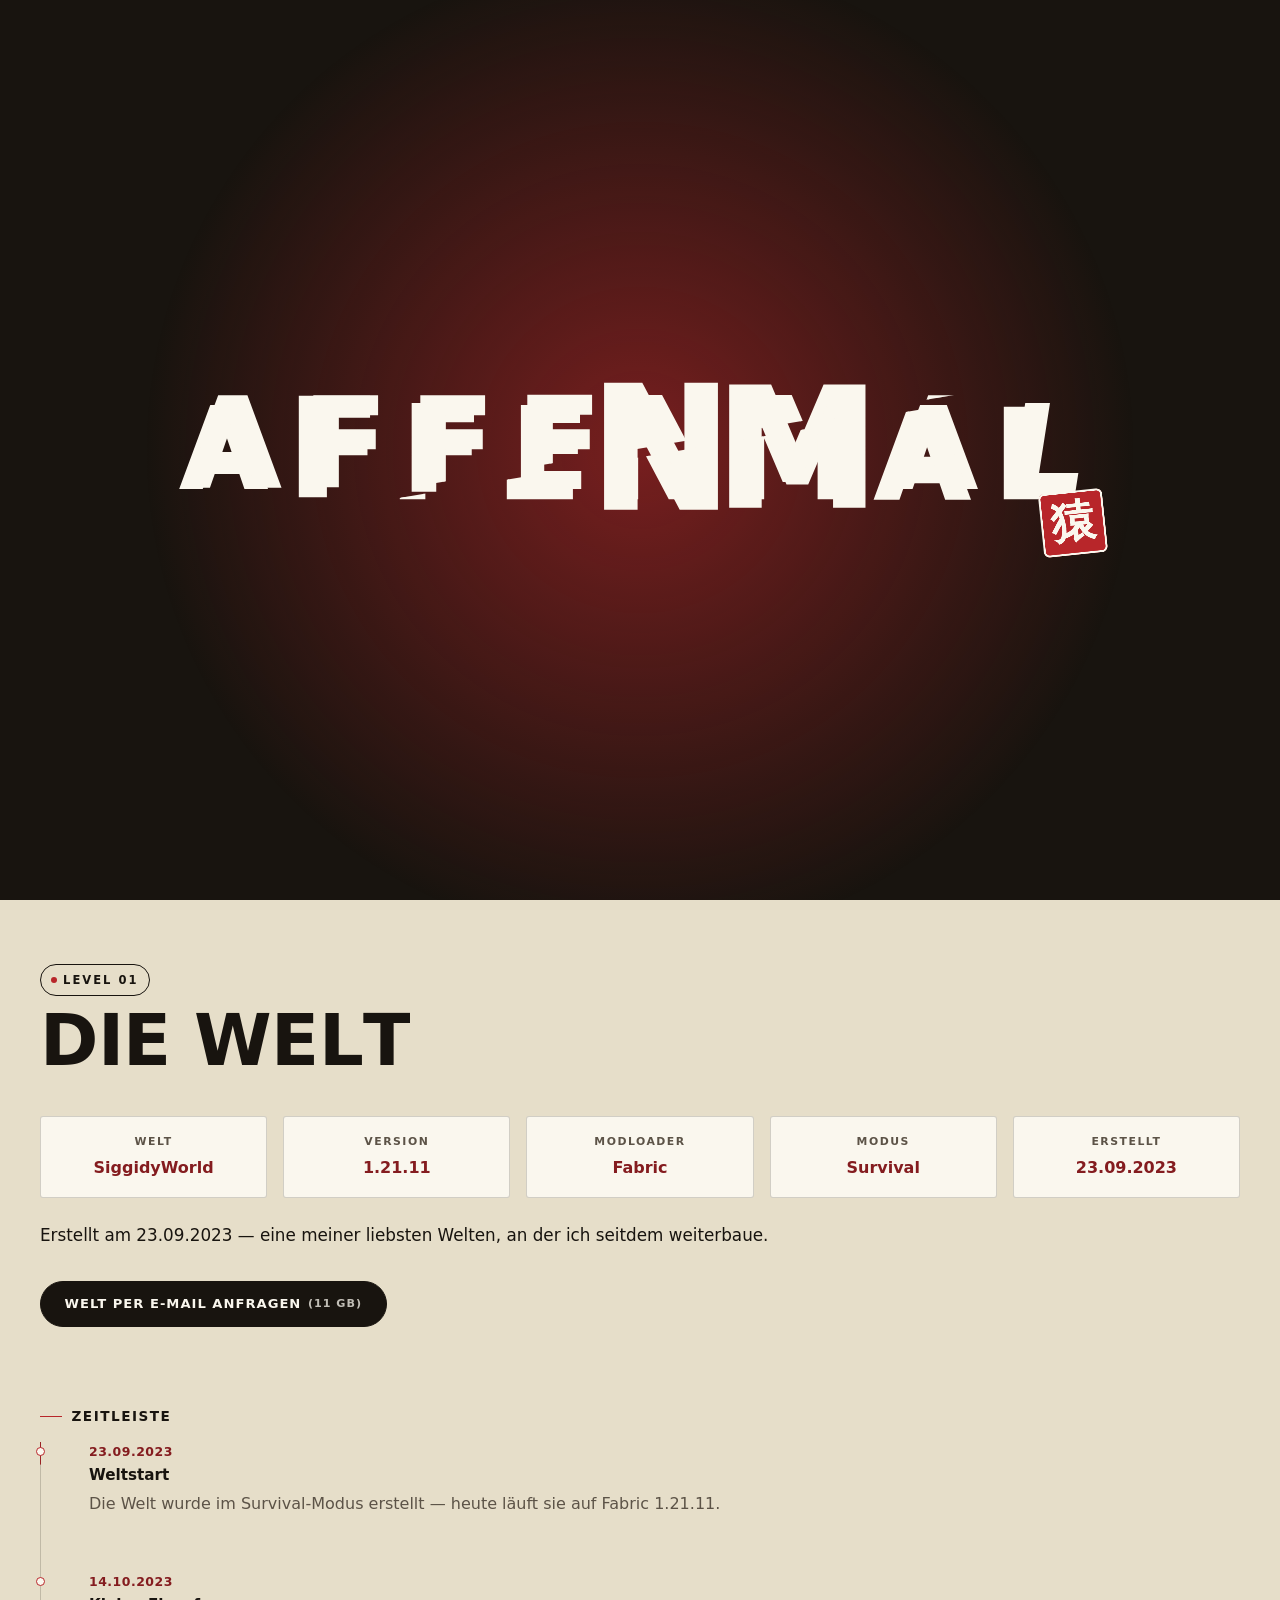
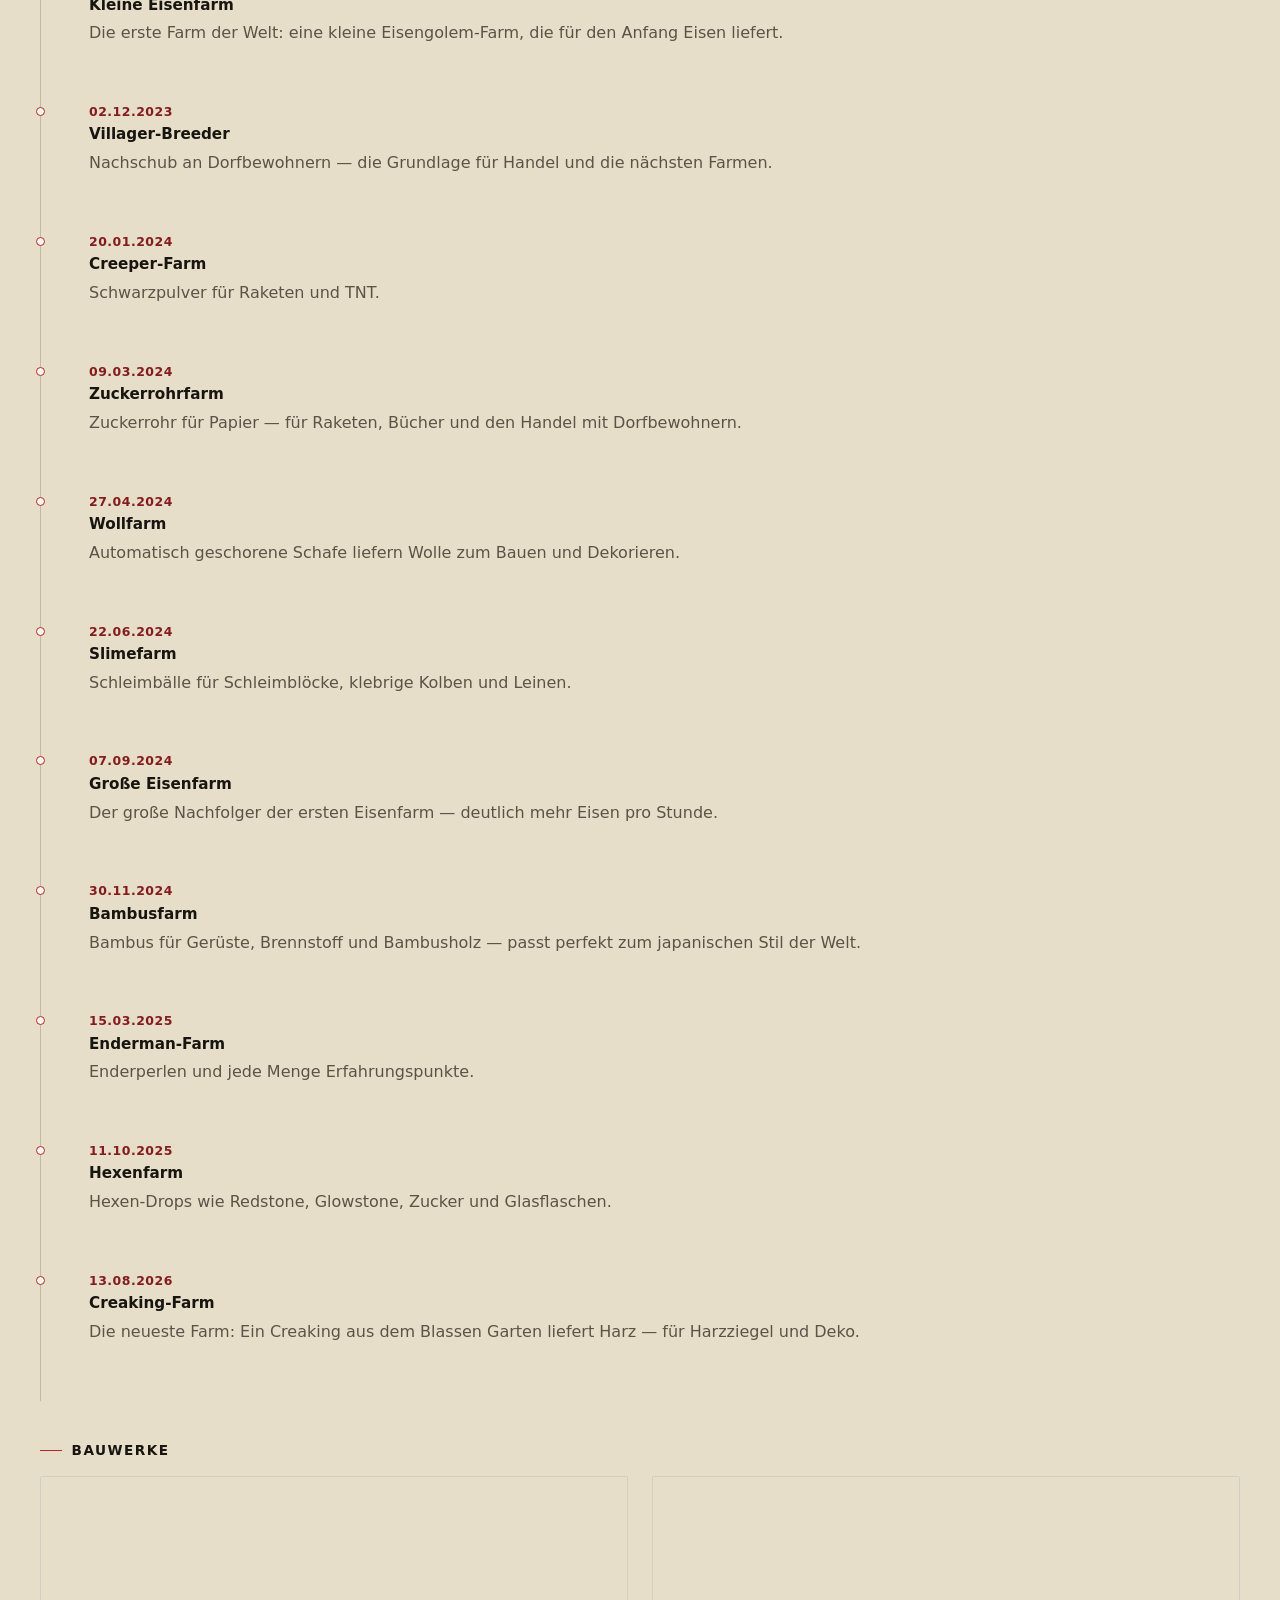
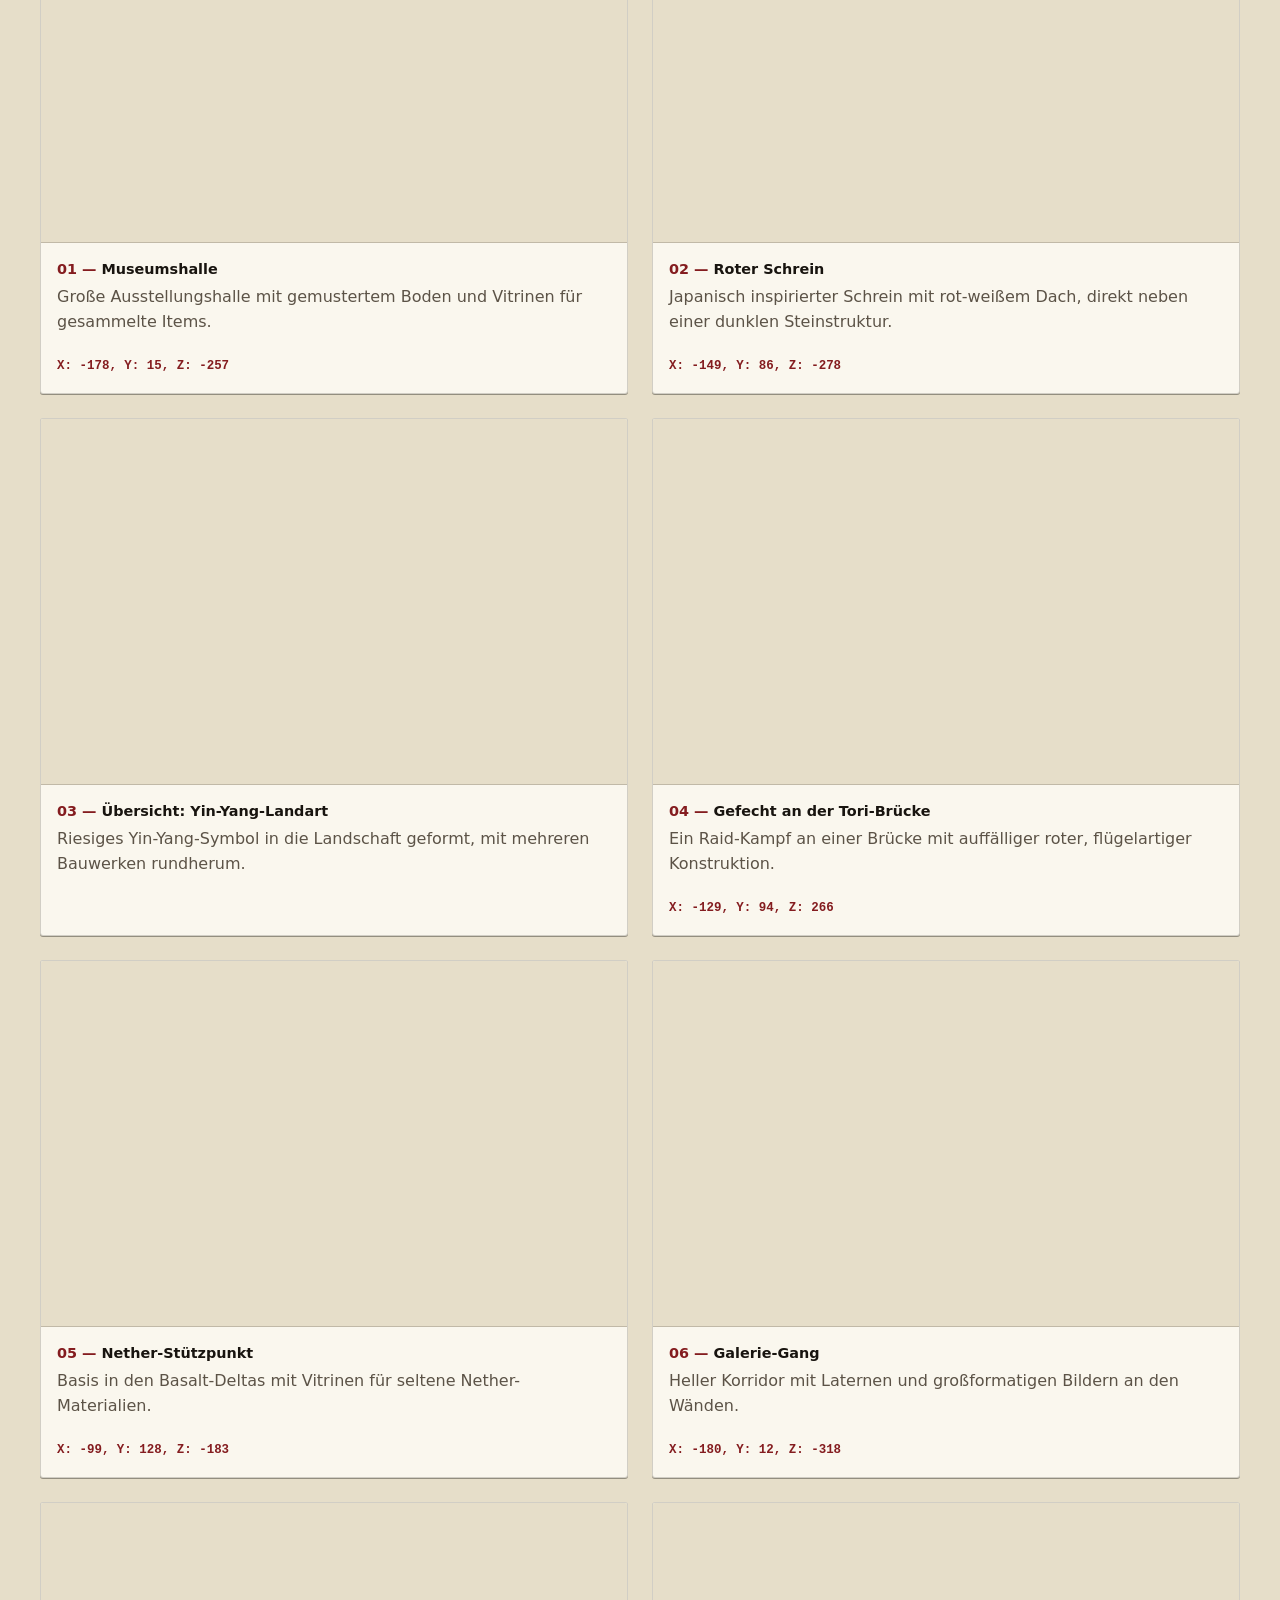
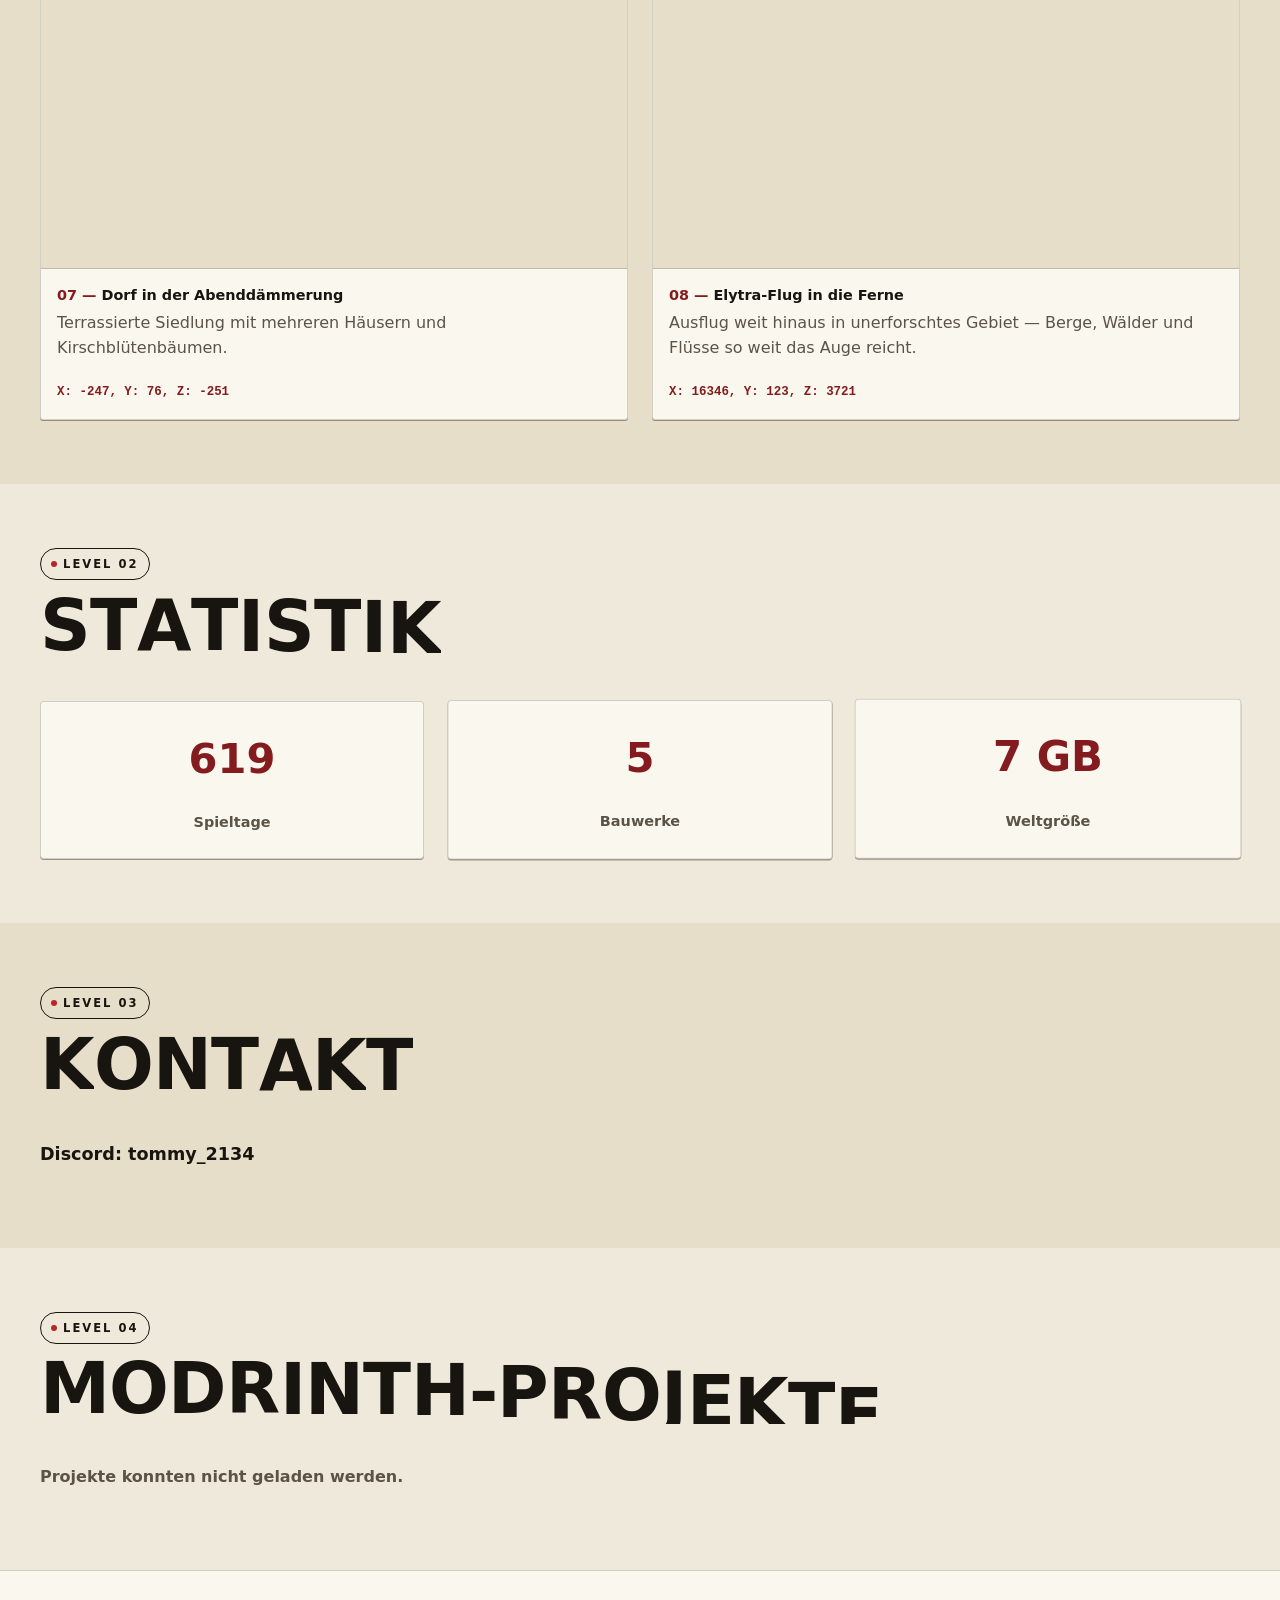
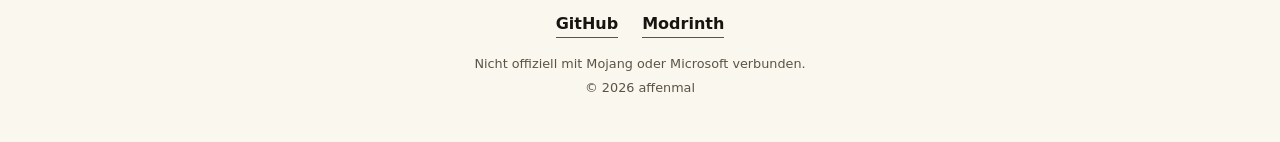
==== commit 4928721f: "Rüstung in Brave reparieren, Profilsuche für Besucher, Modrinth nach unten Rüstung: - Besatz-Farben " ====
--- a/docs/index.html
+++ b/docs/index.html
@@ -1,36 +1,37 @@
-<!doctype html>
-<html lang="de">
-<head>
-<meta charset="UTF-8" />
-<meta name="viewport" content="width=device-width, initial-scale=1" />
-<title>affenmal — Minecraft-Portfolio</title>
-<meta name="description" content="Minecraft-Portfolio von affenmal: meine Welt, mein Skin, meine Bauwerke und meine Modrinth-Projekte." />
-<link rel="canonical" href="https://mc.siggidy.dev/" />
-
-<meta property="og:type" content="website" />
-<meta property="og:title" content="affenmal — Minecraft-Portfolio" />
-<meta property="og:description" content="Minecraft-Portfolio von affenmal: meine Welt, mein Skin, meine Bauwerke und meine Modrinth-Projekte." />
-<meta property="og:url" content="https://mc.siggidy.dev/" />
-<meta property="og:image" content="https://mc.siggidy.dev/assets/screenshots/dorf-abenddaemmerung.webp" />
-<meta property="og:locale" content="de_DE" />
-
-<meta name="twitter:card" content="summary_large_image" />
-<meta name="twitter:title" content="affenmal — Minecraft-Portfolio" />
-<meta name="twitter:description" content="Minecraft-Portfolio von affenmal: meine Welt, mein Skin, meine Bauwerke und meine Modrinth-Projekte." />
-<meta name="twitter:image" content="https://mc.siggidy.dev/assets/screenshots/dorf-abenddaemmerung.webp" />
-
-<!-- 湯瑪斯 as a hanko seal; animated at runtime by LiveFavicon.jsx -->
-<link rel="icon" href="./favicon-32.png" sizes="32x32" type="image/png" />
-<link rel="icon" href="./favicon.svg" type="image/svg+xml" />
-<link rel="apple-touch-icon" href="./apple-touch-icon.png" />
-
-<link rel="preconnect" href="https://fonts.googleapis.com" />
-<link rel="preconnect" href="https://fonts.gstatic.com" crossorigin />
-<link href="https://fonts.googleapis.com/css2?family=Unbounded:wght@500;700;900&family=Noto+Serif+JP:wght@500;700&family=Inter:wght@400;500;600;700;800&display=swap" rel="stylesheet" />
-  <script type="module" crossorigin src="./assets/index-CjnrmmD4.js"></script>
-  <link rel="stylesheet" crossorigin href="./assets/index-CVuawU0A.css">
-</head>
-<body>
-<div id="root"></div>
-</body>
-</html>
+<!doctype html>
+<html lang="de">
+<head>
+<meta charset="UTF-8" />
+<meta name="viewport" content="width=device-width, initial-scale=1" />
+<title>affenmal — Minecraft-Portfolio</title>
+<meta name="description" content="Minecraft-Portfolio von affenmal: meine Welt, mein Skin, meine Bauwerke und meine Modrinth-Projekte." />
+<link rel="canonical" href="https://mc.siggidy.dev/" />
+
+<meta property="og:type" content="website" />
+<meta property="og:title" content="affenmal — Minecraft-Portfolio" />
+<meta property="og:description" content="Minecraft-Portfolio von affenmal: meine Welt, mein Skin, meine Bauwerke und meine Modrinth-Projekte." />
+<meta property="og:url" content="https://mc.siggidy.dev/" />
+<meta property="og:image" content="https://mc.siggidy.dev/assets/screenshots/dorf-abenddaemmerung.webp" />
+<meta property="og:locale" content="de_DE" />
+
+<meta name="twitter:card" content="summary_large_image" />
+<meta name="twitter:title" content="affenmal — Minecraft-Portfolio" />
+<meta name="twitter:description" content="Minecraft-Portfolio von affenmal: meine Welt, mein Skin, meine Bauwerke und meine Modrinth-Projekte." />
+<meta name="twitter:image" content="https://mc.siggidy.dev/assets/screenshots/dorf-abenddaemmerung.webp" />
+
+<!-- 湯瑪斯 as a hanko seal; animated at runtime by LiveFavicon.jsx -->
+<link rel="icon" href="./favicon-32.png" sizes="32x32" type="image/png" />
+<link rel="icon" href="./favicon.svg" type="image/svg+xml" />
+<link rel="apple-touch-icon" href="./apple-touch-icon.png" />
+
+<link rel="preconnect" href="https://fonts.googleapis.com" />
+<link rel="preconnect" href="https://fonts.gstatic.com" crossorigin />
+<link href="https://fonts.googleapis.com/css2?family=Unbounded:wght@500;700;900&family=Noto+Serif+JP:wght@500;700&family=Inter:wght@400;500;600;700;800&display=swap" rel="stylesheet" />
+  <script type="module" crossorigin src="./assets/index-CD0JmjWJ.js"></script>
+  <link rel="stylesheet" crossorigin href="./assets/index-DM0BJiVA.css">
+</head>
+<body>
+<div id="root"></div>+
+</body>
+</html>
--- a/docs/assets/index-DM0BJiVA.css
+++ b/docs/assets/index-DM0BJiVA.css
@@ -0,0 +1 @@
+:root{--c-bg:#efe9db;--c-bg-alt:#e6dec9;--c-panel:#faf7ee;--c-ink:#18140f;--c-ink-soft:#5c5347;--c-red:#b8262a;--c-red-dark:#841c1f;--c-grass:#58c445;--c-dirt:#a5672f;--c-diamond:#2f9bb8;--c-gold:#c99a2e;--line:1px solid var(--c-ink);--line-soft:1px solid #18140f2e;--shadow-sm:0 1px 0 #18140f66;--shadow-md:0 10px 24px -14px #18140f80;--shadow-lg:0 22px 44px -20px #18140f8c;--radius-sm:2px;--radius-md:3px;--radius-lg:4px;--border:var(--line);--font-display:"Unbounded", "Inter", system-ui, sans-serif;--font-accent:"Noto Serif JP", "Unbounded", serif;--font-heading:var(--font-display);--font-body:"Inter", system-ui, -apple-system, sans-serif;--space-1:.5rem;--space-2:1rem;--space-3:1.5rem;--space-4:2.5rem;--space-5:4rem;--transition-fast:.15s ease;--transition-med:.3s cubic-bezier(.34, 1.56, .64, 1);--max-width:1200px}*,:before,:after{box-sizing:border-box}html{scroll-behavior:smooth}html.no-scroll{height:100%;overflow:hidden}body{color:var(--c-ink);font-family:var(--font-body);-webkit-font-smoothing:antialiased;background-color:var(--c-bg);background-image:radial-gradient(#18140f12 .5px,#0000 .5px),linear-gradient(90deg,#18140f12 1px,#0000 1px),linear-gradient(90deg,#18140f12 1px,#0000 1px);background-position:0 0,33.333% 0,66.666% 0;background-repeat:repeat,no-repeat,no-repeat;background-size:3px 3px,1px 100%,1px 100%;background-attachment:fixed,fixed,fixed;margin:0;line-height:1.6}img,canvas,video{max-width:100%;display:block}a{color:var(--c-red-dark)}h1,h2,h3,h4{font-family:var(--font-heading);line-height:1.4}p{margin:0 0 var(--space-2);color:var(--c-ink-soft)}ul,ol{margin:0;padding:0;list-style:none}button{font-family:inherit}.sr-only{clip:rect(0, 0, 0, 0);white-space:nowrap;border:0;width:1px;height:1px;margin:-1px;padding:0;position:absolute;overflow:hidden}.skip-link{left:var(--space-2);background:var(--c-ink);color:var(--c-panel);border:var(--line);padding:var(--space-1) var(--space-2);border-radius:var(--radius-sm);z-index:1000;transition:top var(--transition-fast);font-weight:700;position:absolute;top:-100px}.skip-link:focus{top:var(--space-2)}:focus-visible{outline:2px solid var(--c-red);outline-offset:3px}.pop-card,.card{background:var(--c-panel);border:var(--line-soft);border-radius:var(--radius-md);box-shadow:var(--shadow-md)}.crop-marks{position:relative}.crop-marks:before,.crop-marks:after{content:"";border-color:var(--c-ink);opacity:.55;pointer-events:none;width:10px;height:10px;position:absolute}.crop-marks:before{border-top:1.5px solid var(--c-ink);border-left:1.5px solid var(--c-ink);top:-1px;left:-1px}.crop-marks:after{border-top:1.5px solid var(--c-ink);border-right:1.5px solid var(--c-ink);top:-1px;right:-1px}.badge{font-family:var(--font-body);letter-spacing:2px;text-transform:uppercase;border:var(--line-soft);color:var(--c-ink-soft);background:0 0;border-radius:999px;align-items:center;gap:.5em;padding:.5em .9em;font-size:.72rem;font-weight:700;display:inline-flex}.badge:before{content:"";background:var(--c-red);border-radius:50%;flex-shrink:0;width:6px;height:6px}.badge--pop{border-color:var(--c-ink);color:var(--c-ink)}.section{padding:var(--space-5) var(--space-2);position:relative}.section:nth-of-type(2n){background:var(--c-bg-alt)}.section__inner{max-width:var(--max-width);margin:0 auto}.section-heading{margin-bottom:var(--space-4)}.section-heading__tag{margin-bottom:1em}.section-heading h2{font-family:var(--font-display);letter-spacing:-.01em;color:var(--c-ink);text-transform:uppercase;margin:0;font-size:clamp(2.2rem,6vw,4.4rem);font-weight:700;line-height:.98}.split-letter-mask{vertical-align:top;display:inline-block;overflow:hidden}.split-letter{will-change:transform;display:inline-block}h3{font-family:var(--font-body);letter-spacing:1.5px;text-transform:uppercase;color:var(--c-ink);margin:var(--space-4) 0 var(--space-2);align-items:center;gap:.7em;font-size:.85rem;font-weight:800;display:flex}h3:before{content:"";background:var(--c-red);flex-shrink:0;width:22px;height:1.5px;display:inline-block}.js .reveal{opacity:0;transition:opacity .5s,transform .5s cubic-bezier(.34,1.56,.64,1);transform:translateY(28px)scale(.98)}.js .reveal.is-visible{opacity:1;transform:none}@media (prefers-reduced-motion:reduce){html{scroll-behavior:auto}.js .reveal{opacity:1;transition:none;transform:none}*,:before,:after{scroll-behavior:auto!important;transition-duration:.01ms!important;animation-duration:.01ms!important;animation-iteration-count:1!important}}.hero{min-height:100vh;padding:clamp(1rem, 4vh, var(--space-4)) var(--space-2);text-align:center;justify-content:center;align-items:center;display:flex;position:relative;overflow:hidden}.hero__bg{z-index:0;position:absolute;inset:0}.hero__media{object-fit:cover;width:100%;height:100%;position:absolute;inset:0}.hero__decor{justify-content:center;align-items:center;display:flex;position:absolute;inset:0;overflow:hidden}.hero__kanji{font-family:var(--font-accent);color:var(--c-ink);opacity:.05;white-space:nowrap;-webkit-user-select:none;user-select:none;font-size:min(46vw,34rem);font-weight:700;line-height:1}.hero__corner{opacity:.4;width:26px;height:26px;position:absolute}.hero__corner--tl{top:var(--space-3);left:var(--space-3);border-top:1.5px solid var(--c-ink);border-left:1.5px solid var(--c-ink)}.hero__corner--br{bottom:var(--space-3);right:var(--space-3);border-bottom:1.5px solid var(--c-ink);border-right:1.5px solid var(--c-ink)}@media (width<=720px){.hero__kanji{font-size:60vw}}.hero__content{z-index:1;max-width:var(--max-width);width:100%;position:relative}.hero__eyebrow{margin:0 auto var(--space-3)}.hero__title{margin:0 0 var(--space-2)}.hero__title-text{font-family:var(--font-display);letter-spacing:-.01em;text-transform:uppercase;color:var(--c-ink);font-size:clamp(2.6rem,min(12vw,12.5vh),8rem);font-weight:700;line-height:.92;display:inline-block}.hero__letter-mask{vertical-align:top;display:inline-block;overflow:hidden}.hero__letter{will-change:transform;display:inline-block}.hero__title-dot{background:var(--c-red);vertical-align:.55em;border-radius:50%;width:.15em;height:.15em;margin-left:.15em;display:inline-block}.hero__slogan{color:var(--c-ink-soft);max-width:640px;margin:clamp(.5rem, 2vh, var(--space-3)) auto clamp(.4rem, 1vh, var(--space-2));font-size:clamp(1rem,2.2vw,1.25rem);font-weight:600}.hero__showcase{align-items:center;gap:var(--space-4);width:100%;margin:clamp(.25rem, 1.2vh, var(--space-3)) 0;grid-template-columns:1fr auto 1fr;display:grid}.hero__flank{max-width:240px}.hero__flank--left{text-align:left;justify-self:end}.hero__flank--right{text-align:right;justify-self:start}.hero__flank-label{font-family:var(--font-body);letter-spacing:1.5px;text-transform:uppercase;color:var(--c-red-dark);margin-bottom:.6em;font-size:.7rem;font-weight:800}.hero__flank-text{color:var(--c-ink-soft);margin:0;font-size:.9rem;font-weight:600;line-height:1.5}.accent-word{color:var(--c-red-dark);font-weight:800}@media (width<=860px){.hero__showcase{grid-template-columns:1fr;justify-items:center}.skin-panel--hero{order:1}.hero__flank--left{order:2}.hero__flank--right{order:3}.hero__flank{text-align:center;justify-self:center;max-width:420px}}.hero__actions{gap:var(--space-2);flex-wrap:wrap;justify-content:center;display:flex}.hero__cue{left:50%;bottom:var(--space-3);z-index:1;color:var(--c-ink-soft);letter-spacing:1.5px;text-transform:uppercase;flex-direction:column;align-items:center;gap:.4em;margin:0;font-size:.65rem;font-weight:700;display:flex;position:absolute;transform:translate(-50%)}.hero__cue-arrow{color:var(--c-ink-soft)}@media (width<=720px),(height<=780px){.hero__cue{display:none}}.btn{border:1.5px solid var(--c-ink);font-family:var(--font-body);text-transform:uppercase;letter-spacing:1px;cursor:pointer;transition:transform var(--transition-fast), background var(--transition-fast), color var(--transition-fast), border-color var(--transition-fast);border-radius:999px;justify-content:center;align-items:center;gap:.5em;padding:.9em 1.8em;font-size:.82rem;font-weight:700;text-decoration:none;display:inline-flex}.btn:hover{transform:translateY(-2px)}.btn:active{transform:translateY(0)}.btn--primary{background:var(--c-ink);color:var(--c-panel)}.btn--primary:hover{background:var(--c-red-dark);border-color:var(--c-red-dark)}.btn--secondary{color:var(--c-ink);background:0 0}.btn--secondary:hover{background:var(--c-ink);color:var(--c-panel)}.btn--small{color:var(--c-ink);background:0 0;border-width:1px;padding:.5em 1.2em;font-size:.72rem}.btn--small:hover{background:var(--c-ink);color:var(--c-panel)}.skin-panel{gap:var(--space-4);background:var(--c-panel);border:var(--line-soft);border-radius:var(--radius-lg);padding:var(--space-4);box-shadow:var(--shadow-lg);flex-wrap:wrap;justify-content:center;align-items:center;display:flex}.skin-panel--hero{padding:clamp(.4rem, 1.2vh, var(--space-3)) var(--space-3);background:var(--c-panel);flex-direction:column;gap:.35rem;margin:0}.skin-panel__viewer{justify-content:center;display:flex}#skinCanvas{aspect-ratio:340/460;filter:drop-shadow(0 14px 20px #18140f38);width:auto!important;height:clamp(180px,34vh,400px)!important}.skin-panel__side{text-align:center;max-width:320px}.skin-panel--hero .skin-panel__controls{grid-template-columns:repeat(2,auto);justify-content:center;display:grid}.skin-status{color:var(--c-ink-soft);margin:0 0 .3em;font-size:.8rem;font-weight:600}.world-meta{gap:var(--space-2);margin:0 0 var(--space-3);grid-template-columns:repeat(auto-fit,minmax(140px,1fr));display:grid}.world-meta div{background:var(--c-panel);border:var(--line-soft);border-radius:var(--radius-md);padding:var(--space-2);text-align:center}.world-meta dt{text-transform:uppercase;letter-spacing:1.5px;color:var(--c-ink-soft);margin-bottom:.4em;font-size:.68rem;font-weight:700}.world-meta dd{font-weight:800;font-family:var(--font-display);color:var(--c-red-dark);margin:0}.world-description{color:var(--c-ink);font-size:1.05rem;font-weight:500}.world-download{margin:var(--space-2) 0 var(--space-4)}.world-download__size{opacity:.75;font-size:.85em;font-weight:600}.timeline-wrap{position:relative}.timeline__progress{background:var(--c-red);transform-origin:top;width:1px;height:100%;position:absolute;top:0;left:0;transform:scaleY(0)}.timeline{padding-left:var(--space-3);border-left:var(--line-soft);position:relative}.timeline li{padding:0 0 var(--space-4) var(--space-3);position:relative}.timeline li:before{content:"";left:calc(-1 * var(--space-3) - 5px);background:var(--c-panel);border:1.5px solid var(--c-red);border-radius:50%;width:9px;height:9px;position:absolute;top:5px}.timeline time{letter-spacing:.5px;color:var(--c-red-dark);margin-bottom:.2em;font-size:.78rem;font-weight:800;display:block}.timeline h4{color:var(--c-ink);font-size:.95rem;font-family:var(--font-body);margin:0 0 .3em;font-weight:800}.gallery{gap:var(--space-3);counter-reset:build;grid-template-columns:repeat(2,minmax(0,1fr));display:grid}@media (width<=640px){.gallery{grid-template-columns:minmax(0,1fr)}}.gallery__card{counter-increment:build;background:var(--c-panel);border:var(--line-soft);border-radius:var(--radius-md);text-align:left;box-shadow:var(--shadow-sm);transition:transform var(--transition-fast), box-shadow var(--transition-fast), border-color var(--transition-fast);flex-direction:column;display:flex;overflow:hidden}.gallery__card:not(.gallery__card--empty):hover{box-shadow:var(--shadow-lg);border-color:var(--c-ink);transform:translateY(-4px)}.gallery__media{aspect-ratio:16/10;background:var(--c-bg-alt);border:0;border-bottom:var(--line-soft);cursor:pointer;width:100%;padding:0;display:block;position:relative;overflow:hidden}.gallery__media img{object-fit:cover;width:100%;height:132%;transition:transform var(--transition-fast);position:absolute;inset:-16% 0}.gallery__card:not(.gallery__card--empty):hover .gallery__media img{transform:scale(1.06)}.gallery__card--empty .gallery__media{cursor:default;color:var(--c-ink-soft);border-bottom:1.5px dashed #18140f59;justify-content:center;align-items:center;font-size:.85rem;font-weight:700;display:flex}.gallery__card--empty{opacity:.6}.gallery__body{padding:var(--space-2);flex-direction:column;flex:1;display:flex}.gallery__body h4{font-size:.9rem;font-family:var(--font-body);color:var(--c-ink);margin:0 0 .3em;font-weight:800}.gallery__body h4:before{content:counter(build, decimal-leading-zero) " — ";color:var(--c-red-dark);font-weight:800}.gallery__coords{color:var(--c-red-dark);align-self:flex-start;margin-top:auto;padding-top:.5em;font-family:SFMono-Regular,Consolas,monospace;font-size:.78rem;font-weight:700}.stats-grid{gap:var(--space-3);grid-template-columns:repeat(auto-fit,minmax(180px,1fr));display:grid}.stat-card{background:var(--c-panel);border:var(--line-soft);border-radius:var(--radius-lg);padding:var(--space-3);text-align:center;box-shadow:var(--shadow-sm)}.stat-card__value{font-family:var(--font-display);color:var(--c-red-dark);margin-bottom:.4em;font-size:clamp(1.6rem,4vw,2.6rem);font-weight:700;display:block}.stat-card__label{color:var(--c-ink-soft);font-size:.9rem;font-weight:700}.modrinth-status{min-height:1.4em;font-weight:600}.modrinth-profile{margin:0 0 var(--space-2);background:var(--c-panel);border:var(--line-soft);color:var(--c-ink);transition:transform var(--transition-fast), border-color var(--transition-fast);border-radius:999px;align-items:center;gap:.75rem;padding:.35rem 1.1rem .35rem .35rem;text-decoration:none;display:inline-flex}.modrinth-profile:hover,.modrinth-profile:focus-visible{border-color:var(--c-ink);transform:translateY(-2px)}.modrinth-profile__avatar{border:1.5px solid var(--c-ink);background:var(--c-bg-alt);object-fit:cover;border-radius:50%;width:40px;height:40px}.modrinth-profile__name{font-family:var(--font-display);font-size:.95rem;font-weight:700}.modrinth-profile__link{letter-spacing:1px;text-transform:uppercase;color:var(--c-red-dark);font-size:.7rem;font-weight:800}.modrinth-grid{gap:var(--space-3);grid-template-columns:repeat(auto-fill,minmax(260px,1fr));display:grid}.modrinth-card{gap:var(--space-2);background:var(--c-panel);border:var(--line-soft);border-radius:var(--radius-md);padding:var(--space-2);color:var(--c-ink);transition:transform var(--transition-fast), box-shadow var(--transition-fast), border-color var(--transition-fast);text-decoration:none;display:flex}.modrinth-card:hover,.modrinth-card:focus-visible{box-shadow:var(--shadow-md);border-color:var(--c-ink);transform:translateY(-3px)}.modrinth-card__icon{border-radius:var(--radius-sm);border:1.5px solid var(--c-ink);background:var(--c-bg-alt);object-fit:cover;flex-shrink:0;width:56px;height:56px}.modrinth-card__body h3{color:var(--c-ink);font-family:var(--font-body);margin:0 0 .2em;font-size:1rem;font-weight:800}.modrinth-card__body h3:before{content:none}.modrinth-card__desc{color:var(--c-ink-soft);margin:0 0 .4em;font-size:.85rem}.modrinth-card__downloads{color:var(--c-red-dark);font-size:.78rem;font-weight:700}.server-box{align-items:center;gap:var(--space-2);background:var(--c-panel);border:var(--line-soft);border-radius:var(--radius-md);padding:var(--space-2) var(--space-3);box-shadow:var(--shadow-sm);display:inline-flex}.server-box code{color:var(--c-red-dark);font-size:1.1rem;font-weight:700}.contact-line{color:var(--c-ink);font-size:1.1rem;font-weight:600}.site-footer{border-top:var(--line-soft);background:var(--c-panel);padding:var(--space-4) var(--space-2)}.site-footer__inner{max-width:var(--max-width);text-align:center;margin:0 auto}.site-footer__links{gap:var(--space-3);margin-bottom:var(--space-2);justify-content:center;display:flex}.site-footer__links a{color:var(--c-ink);border-bottom:1.5px solid var(--c-ink-soft);font-weight:800;text-decoration:none}.site-footer__links a:hover,.site-footer__links a:focus-visible{border-bottom-color:var(--c-red);color:var(--c-red-dark)}.site-footer__disclaimer,.site-footer__copy{color:var(--c-ink-soft);margin:.3em 0;font-size:.8rem}.lightbox{z-index:1000;padding:var(--space-2);justify-content:center;align-items:center;display:flex;position:fixed;inset:0}.lightbox__backdrop{background:#18140fc7;position:absolute;inset:0}.lightbox__dialog{z-index:1;background:var(--c-panel);border:var(--line-soft);border-radius:var(--radius-md);max-width:min(90vw,900px);max-height:90vh;padding:var(--space-2);box-shadow:var(--shadow-lg);position:relative;overflow:auto}.lightbox__img{border-radius:var(--radius-sm);border:1.5px solid var(--c-ink);max-width:100%;max-height:70vh;margin:0 auto}.lightbox__caption{margin:var(--space-2) 0 0;text-align:center;color:var(--c-ink);font-weight:600}.lightbox__close{top:var(--space-1);right:var(--space-1);background:var(--c-ink);color:var(--c-panel);cursor:pointer;border:none;border-radius:50%;width:38px;height:38px;font-size:1.3rem;line-height:1;position:absolute}.lightbox__close:hover{background:var(--c-red-dark)}.section-dots{right:var(--space-2);z-index:90;flex-direction:column;align-items:center;gap:10px;display:flex;position:fixed;top:50%;transform:translateY(-50%)}.section-dots__dot{width:26px;height:26px;color:var(--c-ink-soft);font-family:var(--font-body);transition:background var(--transition-fast), border-color var(--transition-fast), color var(--transition-fast), transform var(--transition-fast);background:0 0;border:1.5px solid #18140f4d;border-radius:50%;justify-content:center;align-items:center;font-size:.6rem;font-weight:700;text-decoration:none;display:flex}.section-dots__dot:hover,.section-dots__dot:focus-visible{border-color:var(--c-ink);color:var(--c-ink);transform:scale(1.1)}.section-dots__dot.is-active{background:var(--c-red);border-color:var(--c-red);color:var(--c-panel)}@media (width<=900px){.section-dots{display:none}}html.lenis{scroll-behavior:auto!important}.scroll-progress{z-index:200;pointer-events:none;background:0 0;height:2px;position:fixed;top:0;left:0;right:0}.scroll-progress__bar{background:var(--c-red);transform-origin:0;width:100%;height:100%;transform:scaleX(0)}.cursor-glow{pointer-events:none;z-index:5;opacity:0;will-change:transform;background:radial-gradient(circle,#b8262a24 0%,#b8262a00 70%);border-radius:50%;width:420px;height:420px;position:fixed;top:0;left:0}@media (width<=720px){.cursor-glow{display:none}}.magnetic{will-change:transform;display:inline-flex}.intro-loader{z-index:3000;background:var(--c-ink);position:fixed;inset:0;overflow:hidden}.intro-loader__stage{will-change:transform;justify-content:center;align-items:center;display:flex;position:absolute;inset:0}.intro-loader:after{content:"";background:var(--c-panel);opacity:0;pointer-events:none;width:84px;height:2px;margin-left:-42px;position:absolute;bottom:12vh;left:50%}.intro-loader.is-holding:after{animation:1.4s ease-in-out infinite intro-hold}@keyframes intro-hold{0%,to{opacity:.15}50%{opacity:.85}}.intro-loader__shatter{position:absolute;inset:-5vmax}.intro-loader__shard{background:var(--c-red);position:absolute;inset:0}.intro-loader__kanji{font-family:var(--font-accent);color:var(--c-panel);opacity:0;pointer-events:none;font-size:46vmin;font-weight:700;line-height:1;position:absolute;top:50%;left:50%}.intro-loader__slash{background:var(--c-ink);width:240vmax;height:5px;box-shadow:0 0 0 2px var(--c-panel), 0 0 26px 6px #faf7ee8c;opacity:0;pointer-events:none;margin:-2.5px 0 0 -120vmax;position:absolute;top:50%;left:50%}.intro-loader__glow{background:radial-gradient(closest-side, color-mix(in srgb, var(--c-red) 60%, transparent), transparent);pointer-events:none;border-radius:50%;width:110vmin;height:110vmin;margin:-55vmin 0 0 -55vmin;position:absolute;top:50%;left:50%}.intro-loader__bar{opacity:0;pointer-events:none;width:100%;height:10px;position:absolute;top:50%;left:0}.intro-loader__bar--light{background:var(--c-panel)}.intro-loader__bar--dark{background:var(--c-ink)}.intro-loader__spark{background:linear-gradient(var(--c-panel), var(--c-gold));opacity:0;pointer-events:none;border-radius:2px;width:3px;height:30px;margin:-15px 0 0 -1.5px;position:absolute;top:50%;left:50%}.intro-loader__sword{opacity:0;pointer-events:none;will-change:transform;width:5.5vmax;height:55vmax;margin:-27.5vmax 0 0 -2.75vmax;position:absolute;top:50%;left:50%}.intro-loader__sword-svg{filter:drop-shadow(0 0 18px #b8262a80);width:100%;height:100%;display:block}.intro-loader__ring{border:3px solid var(--c-panel);opacity:0;pointer-events:none;border-radius:50%;width:30vmin;height:30vmin;margin:-15vmin 0 0 -15vmin;position:absolute;top:50%;left:50%}.intro-loader__flash{background:var(--c-panel);opacity:0;pointer-events:none;position:absolute;inset:0}.intro-loader__name{font-family:var(--font-display);text-transform:uppercase;color:var(--c-panel);letter-spacing:clamp(.02em,1.8vw,.3em);text-align:center;white-space:nowrap;margin:0;padding:0 3vw;font-size:clamp(1.8rem,9.6vw,8rem);font-weight:900;line-height:.95;position:relative}.intro-letter{opacity:0;will-change:transform, opacity, filter;display:inline-block;position:relative}.intro-letter--space{width:.35em}.intro-letter__main{color:#0000;-webkit-text-stroke:.02em var(--c-panel);paint-order:stroke fill;opacity:0;display:block}.intro-letter__ghost,.intro-letter__noise,.intro-letter__half{white-space:nowrap;opacity:0;pointer-events:none;position:absolute;top:0;left:0}.intro-letter__ghost--red{color:var(--c-red);mix-blend-mode:screen}.intro-letter__ghost--cyan{color:var(--c-diamond);mix-blend-mode:screen}.intro-letter__noise{font-family:var(--font-accent);color:var(--c-panel);font-weight:700}.intro-letter__half{color:var(--c-panel);-webkit-text-stroke:.02em var(--c-panel);paint-order:stroke fill}.intro-loader__name-slash{background:var(--c-panel);width:130%;height:6px;box-shadow:0 0 18px 4px #faf7eeb3, 0 0 46px 10px color-mix(in srgb, var(--c-red) 60%, transparent);opacity:0;pointer-events:none;margin-top:-3px;position:absolute;top:0;left:-15%}.intro-loader__hanko{background:var(--c-red);width:1.45em;height:1.45em;color:var(--c-panel);font-family:var(--font-accent);letter-spacing:0;box-shadow:0 0 0 2px var(--c-panel) inset;opacity:0;pointer-events:none;border-radius:6px;place-items:center;font-size:max(.36em,18px);font-weight:700;line-height:1;display:grid;position:absolute;bottom:-1.05em;right:3vw}.world{z-index:0;pointer-events:none;background:var(--c-bg);opacity:0;transition:opacity 1.1s;position:fixed;inset:0}.world.is-ready{opacity:1}.world__canvas{width:100%;height:100%;inset:0;pointer-events:none!important;position:absolute!important}main,.site-footer{z-index:1;position:relative}.scene-window{pointer-events:none;height:70vh}.scene-window--tall{height:105vh}html.world-failed .scene-window,html.world-on .hero__decor{display:none}html.world-on .section,html.world-on .section:nth-of-type(2n){background:0 0}html.world-on .section__inner{max-width:960px;padding:var(--space-5) var(--space-4);border:var(--line-soft);background:#efe9dbeb;position:relative}html.world-on .section:nth-of-type(2n) .section__inner{background:#e6dec9eb}html.world-on .section__inner:before,html.world-on .section__inner:after{content:"";opacity:.4;pointer-events:none;width:26px;height:26px;position:absolute}html.world-on .section__inner:before{top:var(--space-2);left:var(--space-2);border-top:1.5px solid var(--c-ink);border-left:1.5px solid var(--c-ink)}html.world-on .section__inner:after{bottom:var(--space-2);right:var(--space-2);border-bottom:1.5px solid var(--c-ink);border-right:1.5px solid var(--c-ink)}@media (width<=720px){html.world-on .section{padding-left:var(--space-1);padding-right:var(--space-1)}html.world-on .section__inner{padding:var(--space-4) var(--space-2)}.scene-window{height:55vh}}html.world-on .hero__flank{padding:var(--space-2);border:var(--line-soft);background:#efe9dbd1}html.world-on .hero__slogan{border:var(--line-soft);background:#efe9dbe0;padding:.25em .9em;display:inline-block}html.world-on .skin-panel--hero{box-shadow:none;background:0 0;border:0}html.world-on #skinCanvas{filter:drop-shadow(0 0 14px #efe9dbbf)drop-shadow(0 10px 16px #18140f40)}html.world-on .skin-panel__side{border:var(--line-soft);background:#efe9dbdb;padding:.3rem .8rem}@media (width>=861px){html.world-on .hero__showcase{grid-template-columns:minmax(0, 1fr) calc(var(--gate-outer,280px) * 2) minmax(0, 1fr);gap:0}}.scene-window--end{position:relative}.scene-window--end:after{content:"";background:linear-gradient(to bottom, #faf7ee00, var(--c-panel));height:min(30vh,240px);position:absolute;bottom:0;left:0;right:0}.split-word{white-space:nowrap;display:inline-block}html.world-on .btn--secondary{background:#efe9dbe6}.section-dots__dot{background:#efe9dbe0;border-color:#18140f73}.section-dots__dot.is-active{background:var(--c-red)}html.world-on .section-heading h2{font-size:clamp(2.1rem,5.2vw,3.8rem)}.skin-panel--hero .skin-panel__side{max-width:440px}.skin-panel--hero .skin-panel__controls{gap:.4rem}.pixelated{image-rendering:pixelated}.wardrobe{z-index:1000;padding:var(--space-2);justify-content:center;align-items:center;display:flex;position:fixed;inset:0}.wardrobe__backdrop{background:#18140fc7;position:absolute;inset:0}.wardrobe__dialog{z-index:1;background:var(--c-panel);border:var(--line-soft);border-radius:var(--radius-md);width:min(880px,100%);height:min(560px,100dvh - 2rem);box-shadow:var(--shadow-lg);grid-template-rows:minmax(0,1fr);grid-template-columns:minmax(220px,300px) minmax(0,1fr);display:grid;position:relative;overflow:clip}.wardrobe__close{z-index:2}.wardrobe__stage{min-height:0;padding:var(--space-2);background:var(--c-bg-alt);border-right:var(--line-soft);flex-direction:column;justify-content:center;align-items:center;gap:.4rem;display:flex}.wardrobe__canvas{aspect-ratio:300/420;touch-action:none;cursor:grab;width:min(100%,37vh)!important;height:auto!important}.wardrobe__stage-hint{color:var(--c-ink-soft);margin:0;font-size:.7rem}.wardrobe__panel{min-height:0;padding:var(--space-2) var(--space-2) 0;flex-direction:column;display:flex}.wardrobe__title{font-family:var(--font-display);overflow-wrap:anywhere;align-items:center;gap:.6rem;margin:0 3rem .6rem 0;font-size:1.3rem;display:flex}.wardrobe__title img{border:var(--line);flex:none}.wardrobe__tabs{border-bottom:var(--line-soft);gap:.3rem;display:flex}.wardrobe__tab{font:inherit;letter-spacing:1px;text-transform:uppercase;color:var(--c-ink-soft);cursor:pointer;background:0 0;border:0;border-bottom:2px solid #0000;padding:.5em 1em;font-size:.78rem;font-weight:700}.wardrobe__tab[aria-selected=true]{color:var(--c-ink);border-bottom-color:var(--c-red)}.wardrobe__tabpanel{overscroll-behavior:contain;min-height:0;padding:var(--space-2) 0;flex:1;overflow-y:auto}.wardrobe-group{margin:0 0 var(--space-2);border:0;min-width:0;padding:0}.wardrobe-group[data-idle]:not(:hover,:focus-within) .mc-options{opacity:.7}.wardrobe-group__label{letter-spacing:1.2px;text-transform:uppercase;color:var(--c-red-dark);align-items:baseline;gap:.5em;margin-bottom:.5rem;padding:0;font-size:.7rem;font-weight:800;display:flex}.wardrobe-group__value{letter-spacing:0;text-transform:none;color:var(--c-ink-soft);font-weight:600}.mc-options{flex-wrap:wrap;gap:4px;display:flex}.mc-option{cursor:pointer;-webkit-user-select:none;user-select:none;background:#8b8b8b;border:2px solid #fff;border-color:#373737 #fff #fff #373737;justify-content:center;align-items:center;width:42px;height:42px;display:inline-flex;position:relative}.mc-option img{pointer-events:none}.mc-option:hover{background:#a0a0a0}.mc-option:has(input:checked){outline:2px solid var(--c-red);outline-offset:1px;background:#c6c6c6}:is(.mc-option:has(input:focus-visible),.cape-option:has(input:focus-visible)){outline:2px solid var(--c-ink);outline-offset:2px}.cape-option[data-disabled]{cursor:not-allowed}.wardrobe-dye{align-items:center;gap:.5rem;margin-left:.4rem;display:inline-flex}.wardrobe-color{border:var(--line);cursor:pointer;background:0 0;width:42px;height:42px;padding:0}.wardrobe-link-btn{font:inherit;color:var(--c-ink-soft);cursor:pointer;background:0 0;border:0;padding:0;font-size:.8rem;text-decoration:underline}.player-search{margin-bottom:.4rem}.player-search__head{flex-wrap:wrap;justify-content:space-between;align-items:baseline;gap:0 .75rem;margin-bottom:.5rem;display:flex}.player-search__head .wardrobe-group__label{margin-bottom:0}.player-search__row{gap:.5rem;display:flex}.player-search__input{border:var(--line);border-radius:var(--radius-md);background:var(--c-bg);min-width:0;font:inherit;color:var(--c-ink);flex:1;padding:.35em .7em;font-size:16px}.player-search__input::placeholder{color:var(--c-ink-soft)}.player-search__status{margin:.55rem 0 0}.player-search__status[data-problem]{color:var(--c-red-dark);font-weight:600}.wardrobe-note,.wardrobe-hint{color:var(--c-ink-soft);margin:0;font-size:.8rem}.wardrobe-note{margin-bottom:var(--space-1)}.wardrobe-hint{margin-bottom:.5rem}.wardrobe-facts{margin:0 0 var(--space-2)}.wardrobe-facts__row{border-bottom:var(--line-soft);grid-template-columns:7.5rem minmax(0,1fr);gap:.5rem;padding:.4rem 0;font-size:.85rem;display:grid}.wardrobe-facts dt{font-weight:700}.wardrobe-facts dd{flex-wrap:wrap;align-items:center;gap:.5rem;min-width:0;margin:0;display:flex}.wardrobe-facts__code{overflow-wrap:anywhere;font-size:.78rem}.wardrobe-copy{border:var(--line);font:inherit;cursor:pointer;background:0 0;border-radius:999px;padding:.15em .7em;font-size:.7rem;font-weight:700}.wardrobe-copy:hover{background:var(--c-ink);color:var(--c-panel)}.cape-list{flex-wrap:wrap;gap:.6rem;display:flex}.cape-option{border:var(--line-soft);border-radius:var(--radius-md);text-align:center;cursor:pointer;flex-direction:column;align-items:center;gap:.3rem;width:84px;padding:.5rem .3rem;font-size:.72rem;font-weight:600;display:flex;position:relative}.cape-option:has(input:checked){border-color:var(--c-red);box-shadow:inset 0 0 0 1px var(--c-red)}.cape-option__thumb{background:var(--c-bg-alt) no-repeat -4px -4px / 256px 128px;width:40px;height:64px;image-rendering:pixelated}.cape-option__thumb--none{border:1.5px dashed var(--c-ink-soft);background-image:none}.wardrobe-links{flex-wrap:wrap;gap:1rem;margin:0;font-size:.85rem;font-weight:700;display:flex}.wardrobe-links a{color:var(--c-red-dark)}@media (width<=720px){.wardrobe{padding:.5rem}.wardrobe__dialog{grid-template-rows:auto minmax(0,1fr);grid-template-columns:1fr;height:min(900px,100dvh - 1rem)}.wardrobe__stage{border-right:0;border-bottom:var(--line-soft);padding:.5rem}.wardrobe__canvas{width:auto!important;height:30vh!important}.wardrobe__stage-hint{display:none}.wardrobe-facts__row{grid-template-columns:1fr;gap:.1rem}.mc-option{width:38px;height:38px}}
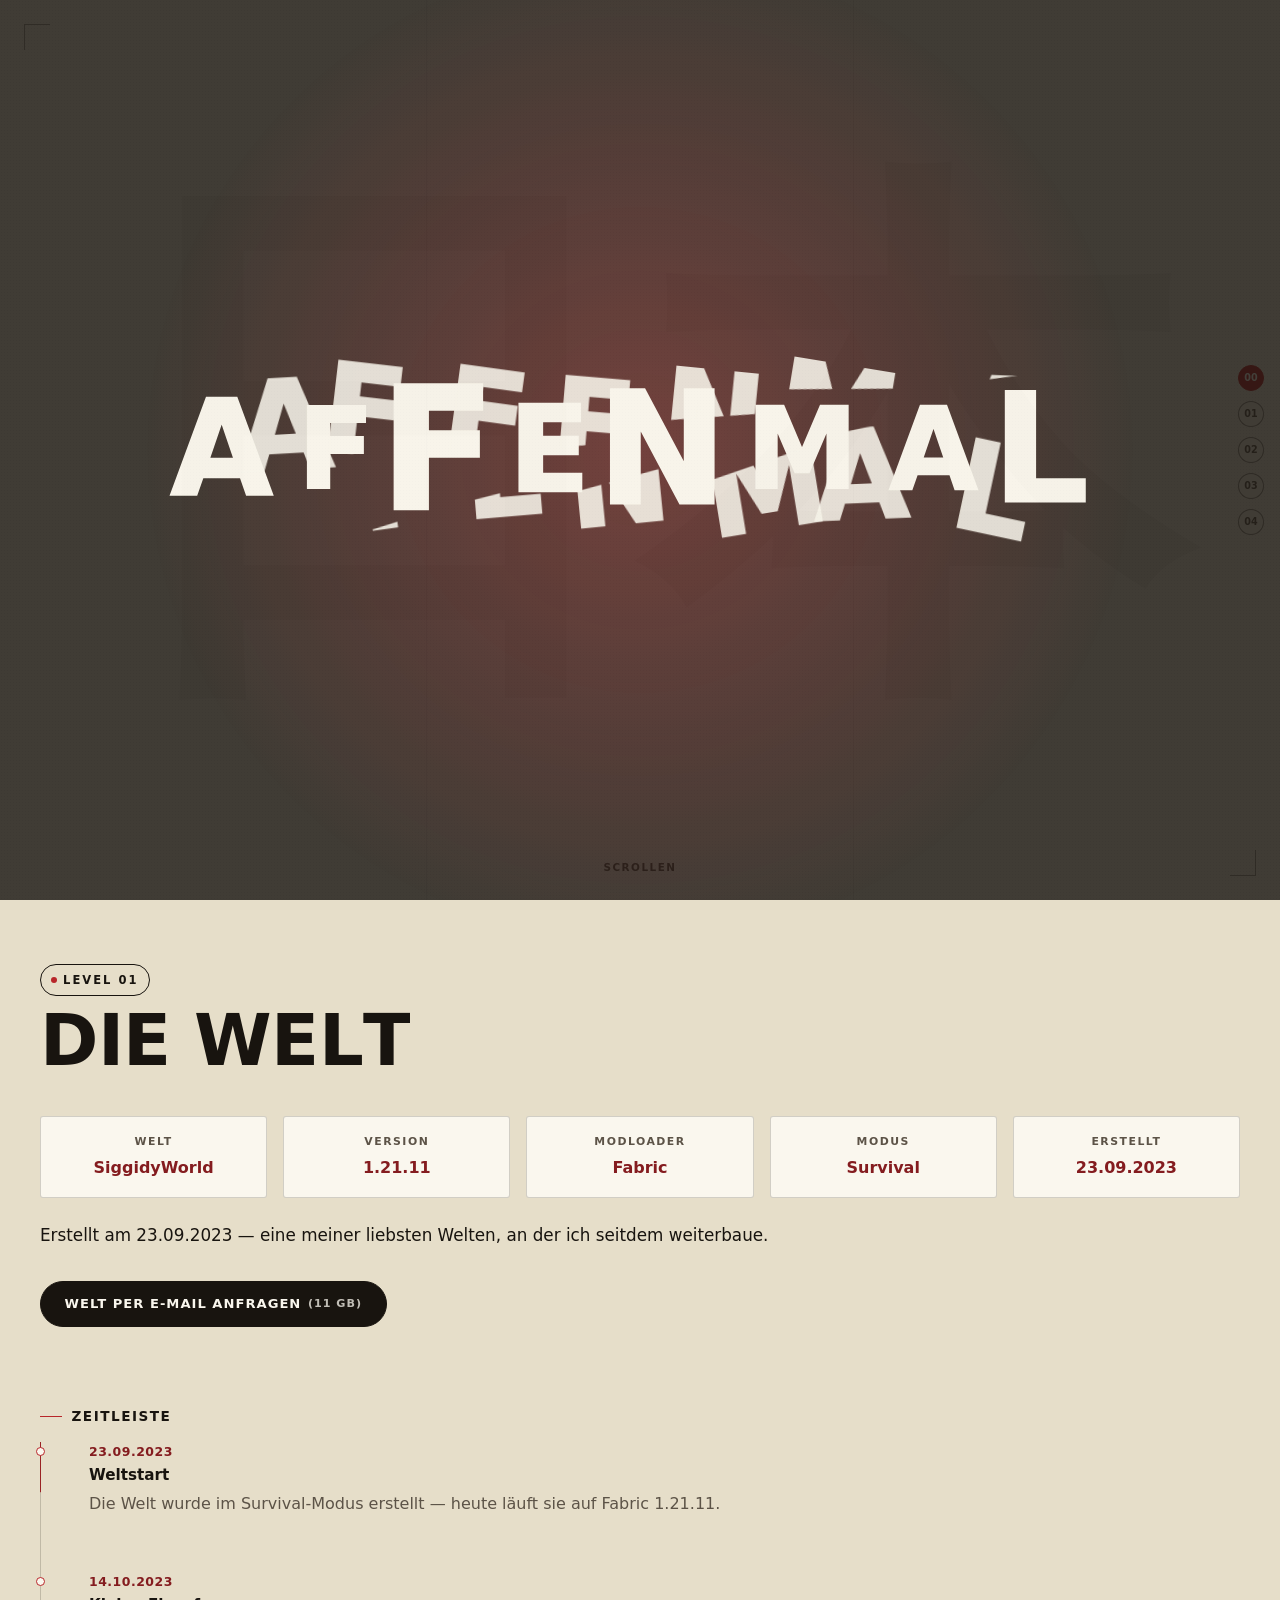
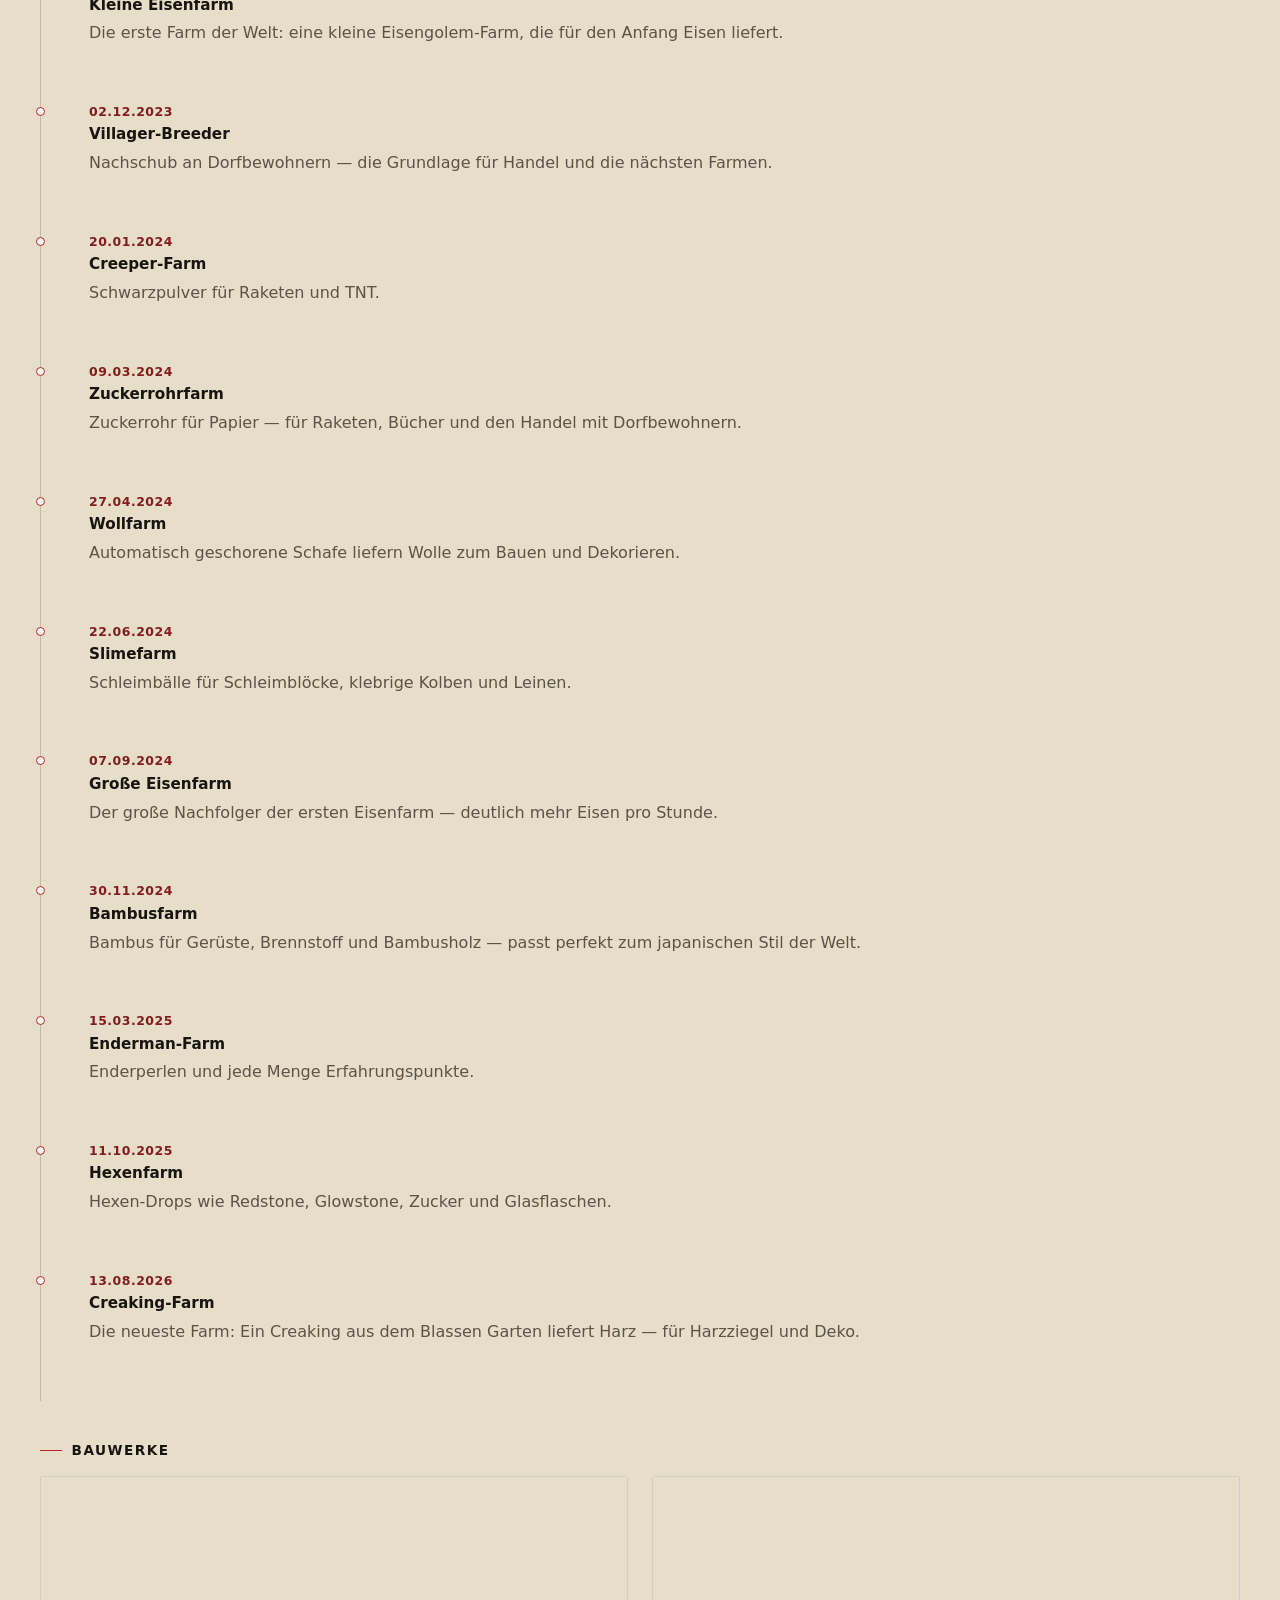
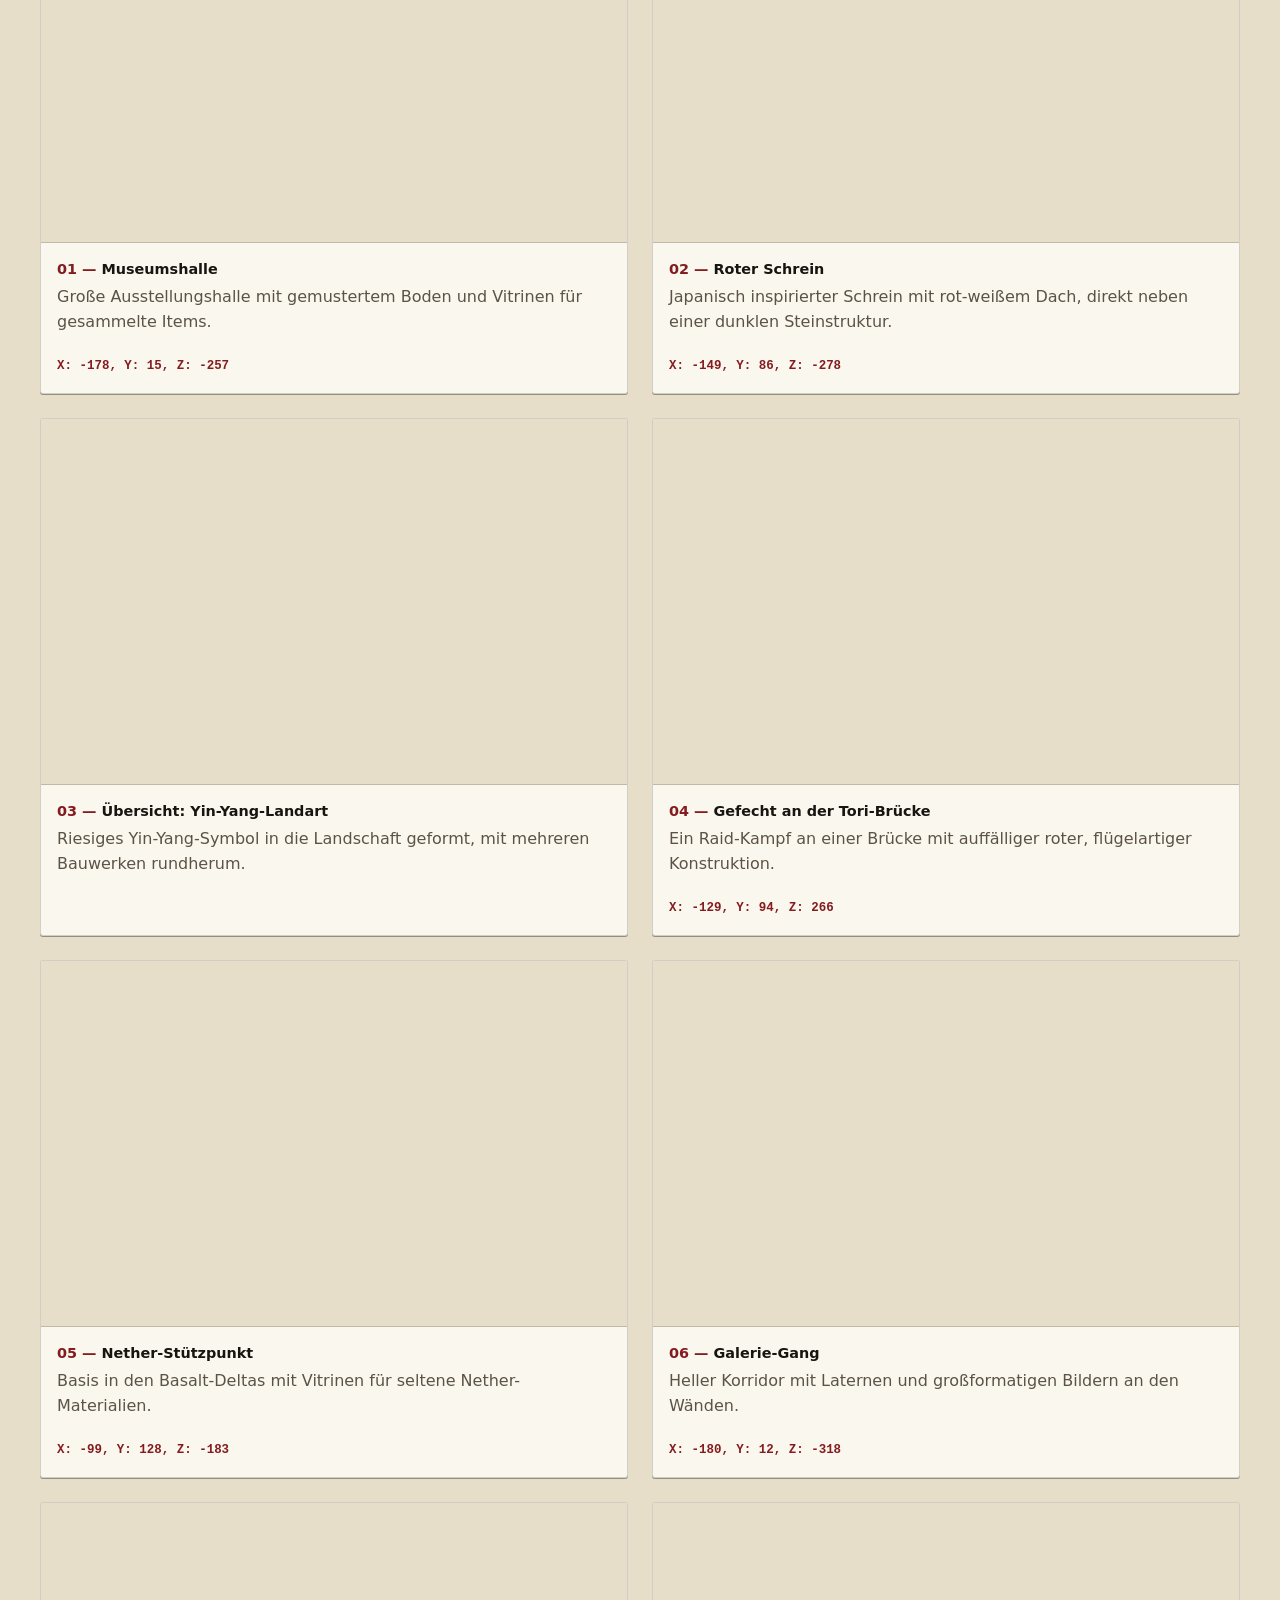
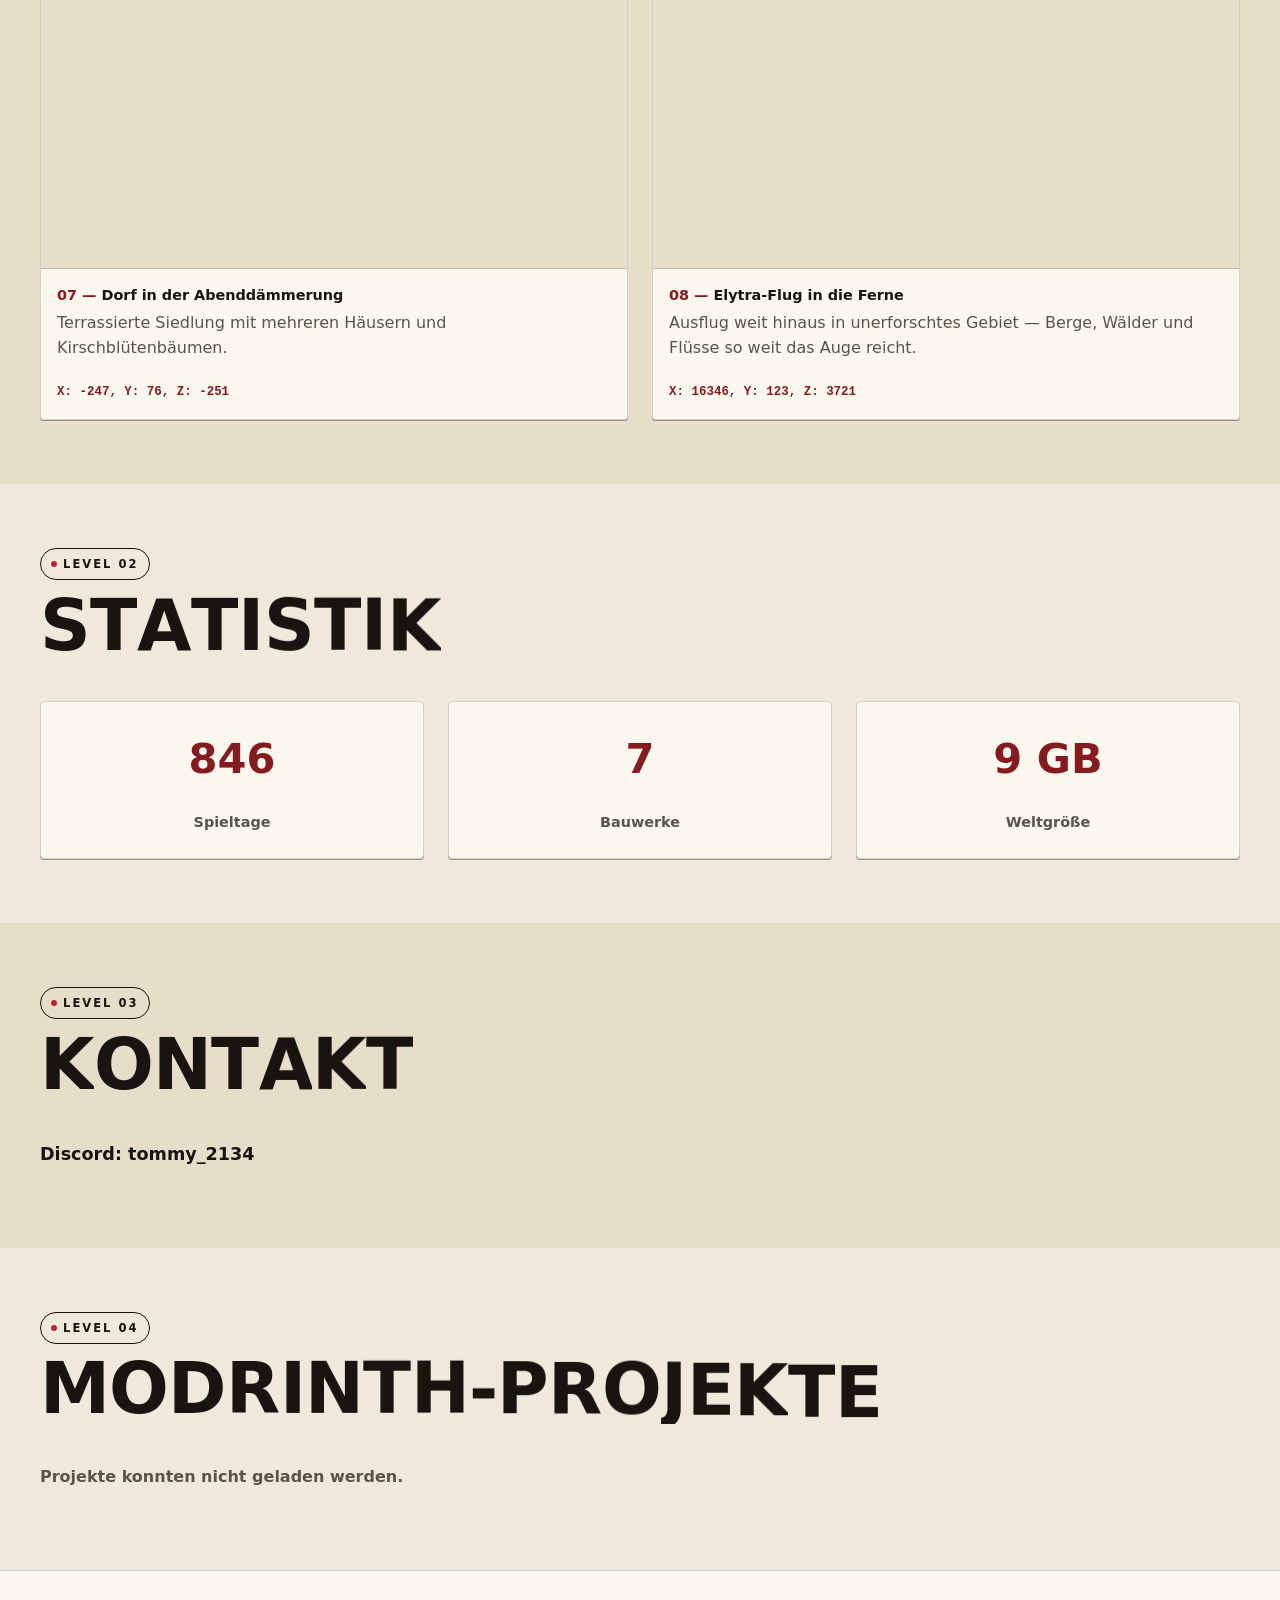
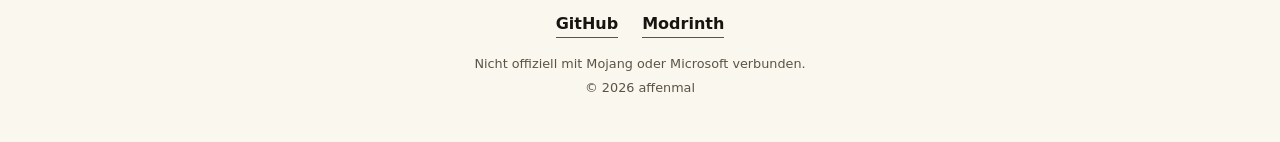
==== commit 0630d190: "Rüstung Teil für Teil anlegen Im Rüstungs-Dialog geht es neben dem Skin jetzt von links nach rechts:" ====
--- a/docs/index.html
+++ b/docs/index.html
@@ -27,8 +27,8 @@
 <link rel="preconnect" href="https://fonts.googleapis.com" />
 <link rel="preconnect" href="https://fonts.gstatic.com" crossorigin />
 <link href="https://fonts.googleapis.com/css2?family=Unbounded:wght@500;700;900&family=Noto+Serif+JP:wght@500;700&family=Inter:wght@400;500;600;700;800&display=swap" rel="stylesheet" />
-  <script type="module" crossorigin src="./assets/index-CD0JmjWJ.js"></script>
-  <link rel="stylesheet" crossorigin href="./assets/index-DM0BJiVA.css">
+  <script type="module" crossorigin src="./assets/index-DIuuddQC.js"></script>
+  <link rel="stylesheet" crossorigin href="./assets/index-C3TK7IDS.css">
 </head>
 <body>
 <div id="root"></div>
--- a/docs/assets/index-C3TK7IDS.css
+++ b/docs/assets/index-C3TK7IDS.css
@@ -0,0 +1 @@
+:root{--c-bg:#efe9db;--c-bg-alt:#e6dec9;--c-panel:#faf7ee;--c-ink:#18140f;--c-ink-soft:#5c5347;--c-red:#b8262a;--c-red-dark:#841c1f;--c-grass:#58c445;--c-dirt:#a5672f;--c-diamond:#2f9bb8;--c-gold:#c99a2e;--line:1px solid var(--c-ink);--line-soft:1px solid #18140f2e;--shadow-sm:0 1px 0 #18140f66;--shadow-md:0 10px 24px -14px #18140f80;--shadow-lg:0 22px 44px -20px #18140f8c;--radius-sm:2px;--radius-md:3px;--radius-lg:4px;--border:var(--line);--font-display:"Unbounded", "Inter", system-ui, sans-serif;--font-accent:"Noto Serif JP", "Unbounded", serif;--font-heading:var(--font-display);--font-body:"Inter", system-ui, -apple-system, sans-serif;--space-1:.5rem;--space-2:1rem;--space-3:1.5rem;--space-4:2.5rem;--space-5:4rem;--transition-fast:.15s ease;--transition-med:.3s cubic-bezier(.34, 1.56, .64, 1);--max-width:1200px}*,:before,:after{box-sizing:border-box}html{scroll-behavior:smooth}html.no-scroll{height:100%;overflow:hidden}body{color:var(--c-ink);font-family:var(--font-body);-webkit-font-smoothing:antialiased;background-color:var(--c-bg);background-image:radial-gradient(#18140f12 .5px,#0000 .5px),linear-gradient(90deg,#18140f12 1px,#0000 1px),linear-gradient(90deg,#18140f12 1px,#0000 1px);background-position:0 0,33.333% 0,66.666% 0;background-repeat:repeat,no-repeat,no-repeat;background-size:3px 3px,1px 100%,1px 100%;background-attachment:fixed,fixed,fixed;margin:0;line-height:1.6}img,canvas,video{max-width:100%;display:block}a{color:var(--c-red-dark)}h1,h2,h3,h4{font-family:var(--font-heading);line-height:1.4}p{margin:0 0 var(--space-2);color:var(--c-ink-soft)}ul,ol{margin:0;padding:0;list-style:none}button{font-family:inherit}.sr-only{clip:rect(0, 0, 0, 0);white-space:nowrap;border:0;width:1px;height:1px;margin:-1px;padding:0;position:absolute;overflow:hidden}.skip-link{left:var(--space-2);background:var(--c-ink);color:var(--c-panel);border:var(--line);padding:var(--space-1) var(--space-2);border-radius:var(--radius-sm);z-index:1000;transition:top var(--transition-fast);font-weight:700;position:absolute;top:-100px}.skip-link:focus{top:var(--space-2)}:focus-visible{outline:2px solid var(--c-red);outline-offset:3px}.pop-card,.card{background:var(--c-panel);border:var(--line-soft);border-radius:var(--radius-md);box-shadow:var(--shadow-md)}.crop-marks{position:relative}.crop-marks:before,.crop-marks:after{content:"";border-color:var(--c-ink);opacity:.55;pointer-events:none;width:10px;height:10px;position:absolute}.crop-marks:before{border-top:1.5px solid var(--c-ink);border-left:1.5px solid var(--c-ink);top:-1px;left:-1px}.crop-marks:after{border-top:1.5px solid var(--c-ink);border-right:1.5px solid var(--c-ink);top:-1px;right:-1px}.badge{font-family:var(--font-body);letter-spacing:2px;text-transform:uppercase;border:var(--line-soft);color:var(--c-ink-soft);background:0 0;border-radius:999px;align-items:center;gap:.5em;padding:.5em .9em;font-size:.72rem;font-weight:700;display:inline-flex}.badge:before{content:"";background:var(--c-red);border-radius:50%;flex-shrink:0;width:6px;height:6px}.badge--pop{border-color:var(--c-ink);color:var(--c-ink)}.section{padding:var(--space-5) var(--space-2);position:relative}.section:nth-of-type(2n){background:var(--c-bg-alt)}.section__inner{max-width:var(--max-width);margin:0 auto}.section-heading{margin-bottom:var(--space-4)}.section-heading__tag{margin-bottom:1em}.section-heading h2{font-family:var(--font-display);letter-spacing:-.01em;color:var(--c-ink);text-transform:uppercase;margin:0;font-size:clamp(2.2rem,6vw,4.4rem);font-weight:700;line-height:.98}.split-letter-mask{vertical-align:top;display:inline-block;overflow:hidden}.split-letter{will-change:transform;display:inline-block}h3{font-family:var(--font-body);letter-spacing:1.5px;text-transform:uppercase;color:var(--c-ink);margin:var(--space-4) 0 var(--space-2);align-items:center;gap:.7em;font-size:.85rem;font-weight:800;display:flex}h3:before{content:"";background:var(--c-red);flex-shrink:0;width:22px;height:1.5px;display:inline-block}.js .reveal{opacity:0;transition:opacity .5s,transform .5s cubic-bezier(.34,1.56,.64,1);transform:translateY(28px)scale(.98)}.js .reveal.is-visible{opacity:1;transform:none}@media (prefers-reduced-motion:reduce){html{scroll-behavior:auto}.js .reveal{opacity:1;transition:none;transform:none}*,:before,:after{scroll-behavior:auto!important;transition-duration:.01ms!important;animation-duration:.01ms!important;animation-iteration-count:1!important}}.hero{min-height:100vh;padding:clamp(1rem, 4vh, var(--space-4)) var(--space-2);text-align:center;justify-content:center;align-items:center;display:flex;position:relative;overflow:hidden}.hero__bg{z-index:0;position:absolute;inset:0}.hero__media{object-fit:cover;width:100%;height:100%;position:absolute;inset:0}.hero__decor{justify-content:center;align-items:center;display:flex;position:absolute;inset:0;overflow:hidden}.hero__kanji{font-family:var(--font-accent);color:var(--c-ink);opacity:.05;white-space:nowrap;-webkit-user-select:none;user-select:none;font-size:min(46vw,34rem);font-weight:700;line-height:1}.hero__corner{opacity:.4;width:26px;height:26px;position:absolute}.hero__corner--tl{top:var(--space-3);left:var(--space-3);border-top:1.5px solid var(--c-ink);border-left:1.5px solid var(--c-ink)}.hero__corner--br{bottom:var(--space-3);right:var(--space-3);border-bottom:1.5px solid var(--c-ink);border-right:1.5px solid var(--c-ink)}@media (width<=720px){.hero__kanji{font-size:60vw}}.hero__content{z-index:1;max-width:var(--max-width);width:100%;position:relative}.hero__eyebrow{margin:0 auto var(--space-3)}.hero__title{margin:0 0 var(--space-2)}.hero__title-text{font-family:var(--font-display);letter-spacing:-.01em;text-transform:uppercase;color:var(--c-ink);font-size:clamp(2.6rem,min(12vw,12.5vh),8rem);font-weight:700;line-height:.92;display:inline-block}.hero__letter-mask{vertical-align:top;display:inline-block;overflow:hidden}.hero__letter{will-change:transform;display:inline-block}.hero__title-dot{background:var(--c-red);vertical-align:.55em;border-radius:50%;width:.15em;height:.15em;margin-left:.15em;display:inline-block}.hero__slogan{color:var(--c-ink-soft);max-width:640px;margin:clamp(.5rem, 2vh, var(--space-3)) auto clamp(.4rem, 1vh, var(--space-2));font-size:clamp(1rem,2.2vw,1.25rem);font-weight:600}.hero__showcase{align-items:center;gap:var(--space-4);width:100%;margin:clamp(.25rem, 1.2vh, var(--space-3)) 0;grid-template-columns:1fr auto 1fr;display:grid}.hero__flank{max-width:240px}.hero__flank--left{text-align:left;justify-self:end}.hero__flank--right{text-align:right;justify-self:start}.hero__flank-label{font-family:var(--font-body);letter-spacing:1.5px;text-transform:uppercase;color:var(--c-red-dark);margin-bottom:.6em;font-size:.7rem;font-weight:800}.hero__flank-text{color:var(--c-ink-soft);margin:0;font-size:.9rem;font-weight:600;line-height:1.5}.accent-word{color:var(--c-red-dark);font-weight:800}@media (width<=860px){.hero__showcase{grid-template-columns:1fr;justify-items:center}.skin-panel--hero{order:1}.hero__flank--left{order:2}.hero__flank--right{order:3}.hero__flank{text-align:center;justify-self:center;max-width:420px}}.hero__actions{gap:var(--space-2);flex-wrap:wrap;justify-content:center;display:flex}.hero__cue{left:50%;bottom:var(--space-3);z-index:1;color:var(--c-ink-soft);letter-spacing:1.5px;text-transform:uppercase;flex-direction:column;align-items:center;gap:.4em;margin:0;font-size:.65rem;font-weight:700;display:flex;position:absolute;transform:translate(-50%)}.hero__cue-arrow{color:var(--c-ink-soft)}@media (width<=720px),(height<=780px){.hero__cue{display:none}}.btn{border:1.5px solid var(--c-ink);font-family:var(--font-body);text-transform:uppercase;letter-spacing:1px;cursor:pointer;transition:transform var(--transition-fast), background var(--transition-fast), color var(--transition-fast), border-color var(--transition-fast);border-radius:999px;justify-content:center;align-items:center;gap:.5em;padding:.9em 1.8em;font-size:.82rem;font-weight:700;text-decoration:none;display:inline-flex}.btn:hover{transform:translateY(-2px)}.btn:active{transform:translateY(0)}.btn--primary{background:var(--c-ink);color:var(--c-panel)}.btn--primary:hover{background:var(--c-red-dark);border-color:var(--c-red-dark)}.btn--secondary{color:var(--c-ink);background:0 0}.btn--secondary:hover{background:var(--c-ink);color:var(--c-panel)}.btn--small{color:var(--c-ink);background:0 0;border-width:1px;padding:.5em 1.2em;font-size:.72rem}.btn--small:hover{background:var(--c-ink);color:var(--c-panel)}.skin-panel{gap:var(--space-4);background:var(--c-panel);border:var(--line-soft);border-radius:var(--radius-lg);padding:var(--space-4);box-shadow:var(--shadow-lg);flex-wrap:wrap;justify-content:center;align-items:center;display:flex}.skin-panel--hero{padding:clamp(.4rem, 1.2vh, var(--space-3)) var(--space-3);background:var(--c-panel);flex-direction:column;gap:.35rem;margin:0}.skin-panel__viewer{justify-content:center;display:flex}#skinCanvas{aspect-ratio:340/460;filter:drop-shadow(0 14px 20px #18140f38);width:auto!important;height:clamp(180px,34vh,400px)!important}.skin-panel__side{text-align:center;max-width:320px}.skin-panel--hero .skin-panel__controls{grid-template-columns:repeat(2,auto);justify-content:center;display:grid}.skin-status{color:var(--c-ink-soft);margin:0 0 .3em;font-size:.8rem;font-weight:600}.world-meta{gap:var(--space-2);margin:0 0 var(--space-3);grid-template-columns:repeat(auto-fit,minmax(140px,1fr));display:grid}.world-meta div{background:var(--c-panel);border:var(--line-soft);border-radius:var(--radius-md);padding:var(--space-2);text-align:center}.world-meta dt{text-transform:uppercase;letter-spacing:1.5px;color:var(--c-ink-soft);margin-bottom:.4em;font-size:.68rem;font-weight:700}.world-meta dd{font-weight:800;font-family:var(--font-display);color:var(--c-red-dark);margin:0}.world-description{color:var(--c-ink);font-size:1.05rem;font-weight:500}.world-download{margin:var(--space-2) 0 var(--space-4)}.world-download__size{opacity:.75;font-size:.85em;font-weight:600}.timeline-wrap{position:relative}.timeline__progress{background:var(--c-red);transform-origin:top;width:1px;height:100%;position:absolute;top:0;left:0;transform:scaleY(0)}.timeline{padding-left:var(--space-3);border-left:var(--line-soft);position:relative}.timeline li{padding:0 0 var(--space-4) var(--space-3);position:relative}.timeline li:before{content:"";left:calc(-1 * var(--space-3) - 5px);background:var(--c-panel);border:1.5px solid var(--c-red);border-radius:50%;width:9px;height:9px;position:absolute;top:5px}.timeline time{letter-spacing:.5px;color:var(--c-red-dark);margin-bottom:.2em;font-size:.78rem;font-weight:800;display:block}.timeline h4{color:var(--c-ink);font-size:.95rem;font-family:var(--font-body);margin:0 0 .3em;font-weight:800}.gallery{gap:var(--space-3);counter-reset:build;grid-template-columns:repeat(2,minmax(0,1fr));display:grid}@media (width<=640px){.gallery{grid-template-columns:minmax(0,1fr)}}.gallery__card{counter-increment:build;background:var(--c-panel);border:var(--line-soft);border-radius:var(--radius-md);text-align:left;box-shadow:var(--shadow-sm);transition:transform var(--transition-fast), box-shadow var(--transition-fast), border-color var(--transition-fast);flex-direction:column;display:flex;overflow:hidden}.gallery__card:not(.gallery__card--empty):hover{box-shadow:var(--shadow-lg);border-color:var(--c-ink);transform:translateY(-4px)}.gallery__media{aspect-ratio:16/10;background:var(--c-bg-alt);border:0;border-bottom:var(--line-soft);cursor:pointer;width:100%;padding:0;display:block;position:relative;overflow:hidden}.gallery__media img{object-fit:cover;width:100%;height:132%;transition:transform var(--transition-fast);position:absolute;inset:-16% 0}.gallery__card:not(.gallery__card--empty):hover .gallery__media img{transform:scale(1.06)}.gallery__card--empty .gallery__media{cursor:default;color:var(--c-ink-soft);border-bottom:1.5px dashed #18140f59;justify-content:center;align-items:center;font-size:.85rem;font-weight:700;display:flex}.gallery__card--empty{opacity:.6}.gallery__body{padding:var(--space-2);flex-direction:column;flex:1;display:flex}.gallery__body h4{font-size:.9rem;font-family:var(--font-body);color:var(--c-ink);margin:0 0 .3em;font-weight:800}.gallery__body h4:before{content:counter(build, decimal-leading-zero) " — ";color:var(--c-red-dark);font-weight:800}.gallery__coords{color:var(--c-red-dark);align-self:flex-start;margin-top:auto;padding-top:.5em;font-family:SFMono-Regular,Consolas,monospace;font-size:.78rem;font-weight:700}.stats-grid{gap:var(--space-3);grid-template-columns:repeat(auto-fit,minmax(180px,1fr));display:grid}.stat-card{background:var(--c-panel);border:var(--line-soft);border-radius:var(--radius-lg);padding:var(--space-3);text-align:center;box-shadow:var(--shadow-sm)}.stat-card__value{font-family:var(--font-display);color:var(--c-red-dark);margin-bottom:.4em;font-size:clamp(1.6rem,4vw,2.6rem);font-weight:700;display:block}.stat-card__label{color:var(--c-ink-soft);font-size:.9rem;font-weight:700}.modrinth-status{min-height:1.4em;font-weight:600}.modrinth-profile{margin:0 0 var(--space-2);background:var(--c-panel);border:var(--line-soft);color:var(--c-ink);transition:transform var(--transition-fast), border-color var(--transition-fast);border-radius:999px;align-items:center;gap:.75rem;padding:.35rem 1.1rem .35rem .35rem;text-decoration:none;display:inline-flex}.modrinth-profile:hover,.modrinth-profile:focus-visible{border-color:var(--c-ink);transform:translateY(-2px)}.modrinth-profile__avatar{border:1.5px solid var(--c-ink);background:var(--c-bg-alt);object-fit:cover;border-radius:50%;width:40px;height:40px}.modrinth-profile__name{font-family:var(--font-display);font-size:.95rem;font-weight:700}.modrinth-profile__link{letter-spacing:1px;text-transform:uppercase;color:var(--c-red-dark);font-size:.7rem;font-weight:800}.modrinth-grid{gap:var(--space-3);grid-template-columns:repeat(auto-fill,minmax(260px,1fr));display:grid}.modrinth-card{gap:var(--space-2);background:var(--c-panel);border:var(--line-soft);border-radius:var(--radius-md);padding:var(--space-2);color:var(--c-ink);transition:transform var(--transition-fast), box-shadow var(--transition-fast), border-color var(--transition-fast);text-decoration:none;display:flex}.modrinth-card:hover,.modrinth-card:focus-visible{box-shadow:var(--shadow-md);border-color:var(--c-ink);transform:translateY(-3px)}.modrinth-card__icon{border-radius:var(--radius-sm);border:1.5px solid var(--c-ink);background:var(--c-bg-alt);object-fit:cover;flex-shrink:0;width:56px;height:56px}.modrinth-card__body h3{color:var(--c-ink);font-family:var(--font-body);margin:0 0 .2em;font-size:1rem;font-weight:800}.modrinth-card__body h3:before{content:none}.modrinth-card__desc{color:var(--c-ink-soft);margin:0 0 .4em;font-size:.85rem}.modrinth-card__downloads{color:var(--c-red-dark);font-size:.78rem;font-weight:700}.server-box{align-items:center;gap:var(--space-2);background:var(--c-panel);border:var(--line-soft);border-radius:var(--radius-md);padding:var(--space-2) var(--space-3);box-shadow:var(--shadow-sm);display:inline-flex}.server-box code{color:var(--c-red-dark);font-size:1.1rem;font-weight:700}.contact-line{color:var(--c-ink);font-size:1.1rem;font-weight:600}.site-footer{border-top:var(--line-soft);background:var(--c-panel);padding:var(--space-4) var(--space-2)}.site-footer__inner{max-width:var(--max-width);text-align:center;margin:0 auto}.site-footer__links{gap:var(--space-3);margin-bottom:var(--space-2);justify-content:center;display:flex}.site-footer__links a{color:var(--c-ink);border-bottom:1.5px solid var(--c-ink-soft);font-weight:800;text-decoration:none}.site-footer__links a:hover,.site-footer__links a:focus-visible{border-bottom-color:var(--c-red);color:var(--c-red-dark)}.site-footer__disclaimer,.site-footer__copy{color:var(--c-ink-soft);margin:.3em 0;font-size:.8rem}.lightbox{z-index:1000;padding:var(--space-2);justify-content:center;align-items:center;display:flex;position:fixed;inset:0}.lightbox__backdrop{background:#18140fc7;position:absolute;inset:0}.lightbox__dialog{z-index:1;background:var(--c-panel);border:var(--line-soft);border-radius:var(--radius-md);max-width:min(90vw,900px);max-height:90vh;padding:var(--space-2);box-shadow:var(--shadow-lg);position:relative;overflow:auto}.lightbox__img{border-radius:var(--radius-sm);border:1.5px solid var(--c-ink);max-width:100%;max-height:70vh;margin:0 auto}.lightbox__caption{margin:var(--space-2) 0 0;text-align:center;color:var(--c-ink);font-weight:600}.lightbox__close{top:var(--space-1);right:var(--space-1);background:var(--c-ink);color:var(--c-panel);cursor:pointer;border:none;border-radius:50%;width:38px;height:38px;font-size:1.3rem;line-height:1;position:absolute}.lightbox__close:hover{background:var(--c-red-dark)}.section-dots{right:var(--space-2);z-index:90;flex-direction:column;align-items:center;gap:10px;display:flex;position:fixed;top:50%;transform:translateY(-50%)}.section-dots__dot{width:26px;height:26px;color:var(--c-ink-soft);font-family:var(--font-body);transition:background var(--transition-fast), border-color var(--transition-fast), color var(--transition-fast), transform var(--transition-fast);background:0 0;border:1.5px solid #18140f4d;border-radius:50%;justify-content:center;align-items:center;font-size:.6rem;font-weight:700;text-decoration:none;display:flex}.section-dots__dot:hover,.section-dots__dot:focus-visible{border-color:var(--c-ink);color:var(--c-ink);transform:scale(1.1)}.section-dots__dot.is-active{background:var(--c-red);border-color:var(--c-red);color:var(--c-panel)}@media (width<=900px){.section-dots{display:none}}html.lenis{scroll-behavior:auto!important}.scroll-progress{z-index:200;pointer-events:none;background:0 0;height:2px;position:fixed;top:0;left:0;right:0}.scroll-progress__bar{background:var(--c-red);transform-origin:0;width:100%;height:100%;transform:scaleX(0)}.cursor-glow{pointer-events:none;z-index:5;opacity:0;will-change:transform;background:radial-gradient(circle,#b8262a24 0%,#b8262a00 70%);border-radius:50%;width:420px;height:420px;position:fixed;top:0;left:0}@media (width<=720px){.cursor-glow{display:none}}.magnetic{will-change:transform;display:inline-flex}.intro-loader{z-index:3000;background:var(--c-ink);position:fixed;inset:0;overflow:hidden}.intro-loader__stage{will-change:transform;justify-content:center;align-items:center;display:flex;position:absolute;inset:0}.intro-loader:after{content:"";background:var(--c-panel);opacity:0;pointer-events:none;width:84px;height:2px;margin-left:-42px;position:absolute;bottom:12vh;left:50%}.intro-loader.is-holding:after{animation:1.4s ease-in-out infinite intro-hold}@keyframes intro-hold{0%,to{opacity:.15}50%{opacity:.85}}.intro-loader__shatter{position:absolute;inset:-5vmax}.intro-loader__shard{background:var(--c-red);position:absolute;inset:0}.intro-loader__kanji{font-family:var(--font-accent);color:var(--c-panel);opacity:0;pointer-events:none;font-size:46vmin;font-weight:700;line-height:1;position:absolute;top:50%;left:50%}.intro-loader__slash{background:var(--c-ink);width:240vmax;height:5px;box-shadow:0 0 0 2px var(--c-panel), 0 0 26px 6px #faf7ee8c;opacity:0;pointer-events:none;margin:-2.5px 0 0 -120vmax;position:absolute;top:50%;left:50%}.intro-loader__glow{background:radial-gradient(closest-side, color-mix(in srgb, var(--c-red) 60%, transparent), transparent);pointer-events:none;border-radius:50%;width:110vmin;height:110vmin;margin:-55vmin 0 0 -55vmin;position:absolute;top:50%;left:50%}.intro-loader__bar{opacity:0;pointer-events:none;width:100%;height:10px;position:absolute;top:50%;left:0}.intro-loader__bar--light{background:var(--c-panel)}.intro-loader__bar--dark{background:var(--c-ink)}.intro-loader__spark{background:linear-gradient(var(--c-panel), var(--c-gold));opacity:0;pointer-events:none;border-radius:2px;width:3px;height:30px;margin:-15px 0 0 -1.5px;position:absolute;top:50%;left:50%}.intro-loader__sword{opacity:0;pointer-events:none;will-change:transform;width:5.5vmax;height:55vmax;margin:-27.5vmax 0 0 -2.75vmax;position:absolute;top:50%;left:50%}.intro-loader__sword-svg{filter:drop-shadow(0 0 18px #b8262a80);width:100%;height:100%;display:block}.intro-loader__ring{border:3px solid var(--c-panel);opacity:0;pointer-events:none;border-radius:50%;width:30vmin;height:30vmin;margin:-15vmin 0 0 -15vmin;position:absolute;top:50%;left:50%}.intro-loader__flash{background:var(--c-panel);opacity:0;pointer-events:none;position:absolute;inset:0}.intro-loader__name{font-family:var(--font-display);text-transform:uppercase;color:var(--c-panel);letter-spacing:clamp(.02em,1.8vw,.3em);text-align:center;white-space:nowrap;margin:0;padding:0 3vw;font-size:clamp(1.8rem,9.6vw,8rem);font-weight:900;line-height:.95;position:relative}.intro-letter{opacity:0;will-change:transform, opacity, filter;display:inline-block;position:relative}.intro-letter--space{width:.35em}.intro-letter__main{color:#0000;-webkit-text-stroke:.02em var(--c-panel);paint-order:stroke fill;opacity:0;display:block}.intro-letter__ghost,.intro-letter__noise,.intro-letter__half{white-space:nowrap;opacity:0;pointer-events:none;position:absolute;top:0;left:0}.intro-letter__ghost--red{color:var(--c-red);mix-blend-mode:screen}.intro-letter__ghost--cyan{color:var(--c-diamond);mix-blend-mode:screen}.intro-letter__noise{font-family:var(--font-accent);color:var(--c-panel);font-weight:700}.intro-letter__half{color:var(--c-panel);-webkit-text-stroke:.02em var(--c-panel);paint-order:stroke fill}.intro-loader__name-slash{background:var(--c-panel);width:130%;height:6px;box-shadow:0 0 18px 4px #faf7eeb3, 0 0 46px 10px color-mix(in srgb, var(--c-red) 60%, transparent);opacity:0;pointer-events:none;margin-top:-3px;position:absolute;top:0;left:-15%}.intro-loader__hanko{background:var(--c-red);width:1.45em;height:1.45em;color:var(--c-panel);font-family:var(--font-accent);letter-spacing:0;box-shadow:0 0 0 2px var(--c-panel) inset;opacity:0;pointer-events:none;border-radius:6px;place-items:center;font-size:max(.36em,18px);font-weight:700;line-height:1;display:grid;position:absolute;bottom:-1.05em;right:3vw}.world{z-index:0;pointer-events:none;background:var(--c-bg);opacity:0;transition:opacity 1.1s;position:fixed;inset:0}.world.is-ready{opacity:1}.world__canvas{width:100%;height:100%;inset:0;pointer-events:none!important;position:absolute!important}main,.site-footer{z-index:1;position:relative}.scene-window{pointer-events:none;height:70vh}.scene-window--tall{height:105vh}html.world-failed .scene-window,html.world-on .hero__decor{display:none}html.world-on .section,html.world-on .section:nth-of-type(2n){background:0 0}html.world-on .section__inner{max-width:960px;padding:var(--space-5) var(--space-4);border:var(--line-soft);background:#efe9dbeb;position:relative}html.world-on .section:nth-of-type(2n) .section__inner{background:#e6dec9eb}html.world-on .section__inner:before,html.world-on .section__inner:after{content:"";opacity:.4;pointer-events:none;width:26px;height:26px;position:absolute}html.world-on .section__inner:before{top:var(--space-2);left:var(--space-2);border-top:1.5px solid var(--c-ink);border-left:1.5px solid var(--c-ink)}html.world-on .section__inner:after{bottom:var(--space-2);right:var(--space-2);border-bottom:1.5px solid var(--c-ink);border-right:1.5px solid var(--c-ink)}@media (width<=720px){html.world-on .section{padding-left:var(--space-1);padding-right:var(--space-1)}html.world-on .section__inner{padding:var(--space-4) var(--space-2)}.scene-window{height:55vh}}html.world-on .hero__flank{padding:var(--space-2);border:var(--line-soft);background:#efe9dbd1}html.world-on .hero__slogan{border:var(--line-soft);background:#efe9dbe0;padding:.25em .9em;display:inline-block}html.world-on .skin-panel--hero{box-shadow:none;background:0 0;border:0}html.world-on #skinCanvas{filter:drop-shadow(0 0 14px #efe9dbbf)drop-shadow(0 10px 16px #18140f40)}html.world-on .skin-panel__side{border:var(--line-soft);background:#efe9dbdb;padding:.3rem .8rem}@media (width>=861px){html.world-on .hero__showcase{grid-template-columns:minmax(0, 1fr) calc(var(--gate-outer,280px) * 2) minmax(0, 1fr);gap:0}}.scene-window--end{position:relative}.scene-window--end:after{content:"";background:linear-gradient(to bottom, #faf7ee00, var(--c-panel));height:min(30vh,240px);position:absolute;bottom:0;left:0;right:0}.split-word{white-space:nowrap;display:inline-block}html.world-on .btn--secondary{background:#efe9dbe6}.section-dots__dot{background:#efe9dbe0;border-color:#18140f73}.section-dots__dot.is-active{background:var(--c-red)}html.world-on .section-heading h2{font-size:clamp(2.1rem,5.2vw,3.8rem)}.skin-panel--hero .skin-panel__side{max-width:440px}.skin-panel--hero .skin-panel__controls{gap:.4rem}.pixelated{image-rendering:pixelated}.wardrobe{z-index:1000;padding:var(--space-2);justify-content:center;align-items:center;display:flex;position:fixed;inset:0}.wardrobe__backdrop{background:#18140fc7;position:absolute;inset:0}.wardrobe__dialog{z-index:1;background:var(--c-panel);border:var(--line-soft);border-radius:var(--radius-md);width:min(880px,100%);height:min(560px,100dvh - 2rem);box-shadow:var(--shadow-lg);grid-template-rows:minmax(0,1fr);grid-template-columns:minmax(220px,300px) minmax(498px,1fr);display:grid;position:relative;overflow:clip}.wardrobe__close{z-index:2}.wardrobe__stage{min-height:0;padding:var(--space-2);background:var(--c-bg-alt);border-right:var(--line-soft);flex-direction:column;justify-content:center;align-items:center;gap:.4rem;display:flex}.wardrobe__canvas{aspect-ratio:300/420;touch-action:none;cursor:grab;width:min(100%,37vh)!important;height:auto!important}.wardrobe__stage-hint{color:var(--c-ink-soft);margin:0;font-size:.7rem}.wardrobe__panel{min-height:0;padding:var(--space-2) var(--space-2) 0;flex-direction:column;display:flex}.wardrobe__title{font-family:var(--font-display);overflow-wrap:anywhere;align-items:center;gap:.6rem;margin:0 3rem .6rem 0;font-size:1.3rem;display:flex}.wardrobe__title img{border:var(--line);flex:none}.wardrobe__tabs{border-bottom:var(--line-soft);gap:.3rem;display:flex}.wardrobe__tab{font:inherit;letter-spacing:1px;text-transform:uppercase;color:var(--c-ink-soft);cursor:pointer;background:0 0;border:0;border-bottom:2px solid #0000;padding:.5em 1em;font-size:.78rem;font-weight:700}.wardrobe__tab[aria-selected=true]{color:var(--c-ink);border-bottom-color:var(--c-red)}.wardrobe__tabpanel{overscroll-behavior:contain;min-height:0;padding:var(--space-2) 0;flex:1;overflow-y:auto}.wardrobe-group{margin:0 0 var(--space-2);border:0;min-width:0;padding:0}.wardrobe-group[data-idle]:not(:hover,:focus-within) .mc-options{opacity:.7}.wardrobe-group__label{letter-spacing:1.2px;text-transform:uppercase;color:var(--c-red-dark);align-items:baseline;gap:.5em;margin-bottom:.5rem;padding:0;font-size:.7rem;font-weight:800;display:flex}.wardrobe-group__value{letter-spacing:0;text-transform:none;color:var(--c-ink-soft);font-weight:600}.wardrobe-armor{flex-direction:column;min-height:100%;display:flex}.armor-flow{align-items:flex-start;gap:var(--space-2) 1.4rem;flex-wrap:wrap;display:flex}.armor-flow .wardrobe-group{margin:0}.mc-options{grid-template-columns:repeat(var(--columns), max-content);gap:4px;display:grid}.armor-foot{padding-top:var(--space-2);margin-top:auto}.armor-info{margin:0 0 .6rem;font-size:.85rem;font-weight:600}.armor-actions{flex-wrap:wrap;gap:.4rem;display:flex}.mc-option{cursor:pointer;-webkit-user-select:none;user-select:none;background:#8b8b8b;border:2px solid #fff;border-color:#373737 #fff #fff #373737;justify-content:center;align-items:center;width:42px;height:42px;display:inline-flex;position:relative}.mc-option img{pointer-events:none}.mc-option[data-empty] img{filter:brightness(0)opacity(.3)}.mc-option__badge{position:absolute;bottom:0;right:0}.mc-option:hover{background:#a0a0a0}.mc-option:has(input:checked){outline:2px solid var(--c-red);outline-offset:1px;background:#c6c6c6}:is(.mc-option:has(input:focus-visible),.cape-option:has(input:focus-visible)){outline:2px solid var(--c-ink);outline-offset:2px}.cape-option[data-disabled]{cursor:not-allowed}.wardrobe-dye{flex-wrap:wrap;grid-column:1/-1;align-items:center;gap:.25rem .5rem;width:0;min-width:100%;margin-top:.25rem;display:flex}.wardrobe-color{border:var(--line);cursor:pointer;background:0 0;width:42px;height:42px;padding:0}.wardrobe-link-btn{font:inherit;color:var(--c-ink-soft);cursor:pointer;background:0 0;border:0;padding:0;font-size:.8rem;text-decoration:underline}.player-search{margin-bottom:.4rem}.player-search__head{flex-wrap:wrap;justify-content:space-between;align-items:baseline;gap:0 .75rem;margin-bottom:.5rem;display:flex}.player-search__head .wardrobe-group__label{margin-bottom:0}.player-search__row{gap:.5rem;display:flex}.player-search__input{border:var(--line);border-radius:var(--radius-md);background:var(--c-bg);min-width:0;font:inherit;color:var(--c-ink);flex:1;padding:.35em .7em;font-size:16px}.player-search__input::placeholder{color:var(--c-ink-soft)}.player-search__status{margin:.55rem 0 0}.player-search__status[data-problem]{color:var(--c-red-dark);font-weight:600}.wardrobe-note,.wardrobe-hint{color:var(--c-ink-soft);margin:0;font-size:.8rem}.wardrobe-note{margin-bottom:var(--space-1)}.wardrobe-hint{margin-bottom:.5rem}.wardrobe-facts{margin:0 0 var(--space-2)}.wardrobe-facts__row{border-bottom:var(--line-soft);grid-template-columns:7.5rem minmax(0,1fr);gap:.5rem;padding:.4rem 0;font-size:.85rem;display:grid}.wardrobe-facts dt{font-weight:700}.wardrobe-facts dd{flex-wrap:wrap;align-items:center;gap:.5rem;min-width:0;margin:0;display:flex}.wardrobe-facts__code{overflow-wrap:anywhere;font-size:.78rem}.wardrobe-copy{border:var(--line);font:inherit;cursor:pointer;background:0 0;border-radius:999px;padding:.15em .7em;font-size:.7rem;font-weight:700}.wardrobe-copy:hover{background:var(--c-ink);color:var(--c-panel)}.cape-list{flex-wrap:wrap;gap:.6rem;display:flex}.cape-option{border:var(--line-soft);border-radius:var(--radius-md);text-align:center;cursor:pointer;flex-direction:column;align-items:center;gap:.3rem;width:84px;padding:.5rem .3rem;font-size:.72rem;font-weight:600;display:flex;position:relative}.cape-option:has(input:checked){border-color:var(--c-red);box-shadow:inset 0 0 0 1px var(--c-red)}.cape-option__thumb{background:var(--c-bg-alt) no-repeat -4px -4px / 256px 128px;width:40px;height:64px;image-rendering:pixelated}.cape-option__thumb--none{border:1.5px dashed var(--c-ink-soft);background-image:none}.wardrobe-links{flex-wrap:wrap;gap:1rem;margin:0;font-size:.85rem;font-weight:700;display:flex}.wardrobe-links a{color:var(--c-red-dark)}@media (width<=760px){.wardrobe{padding:.5rem}.wardrobe__dialog{grid-template-rows:auto minmax(0,1fr);grid-template-columns:1fr;height:min(900px,100dvh - 1rem)}.wardrobe__stage{border-right:0;border-bottom:var(--line-soft);padding:.5rem}.wardrobe__canvas{width:auto!important;height:30vh!important}.wardrobe__stage-hint{display:none}.wardrobe-facts__row{grid-template-columns:1fr;gap:.1rem}.mc-option{width:38px;height:38px}.armor-flow{flex-direction:column;align-items:stretch}.mc-options{flex-wrap:wrap;display:flex}.wardrobe-dye{width:auto;min-width:0;margin:0 0 0 .4rem}}
